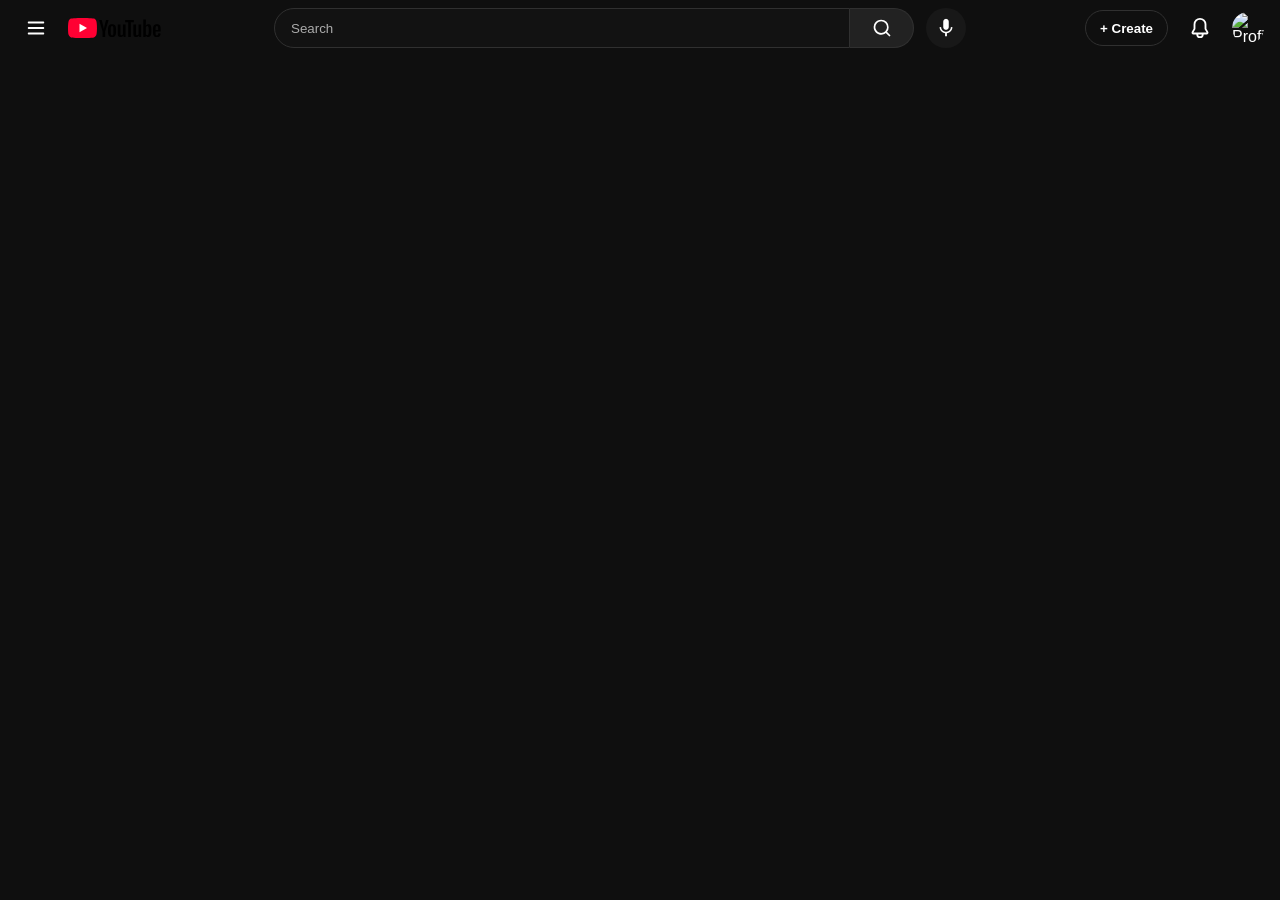
==== index.html @ b267bc66 "Navbar Commit" ====
<!DOCTYPE html>
<html lang="en">

<head>
    <meta charset="UTF-8">
    <meta name="viewport" content="width=device-width, initial-scale=1.0">
    <link rel="stylesheet" href="https://www.youtube.com/s/desktop/d087c7c0/css/desktop.css">
    <link rel="stylesheet" href="https://www.youtube.com/s/desktop/d087c7c0/css/desktop-mobile.css">
    <link href="https://fonts.googleapis.com/icon?family=Material+Icons" rel="stylesheet">
    <link href="index.css" rel="stylesheet">
    <link rel="shortcut icon" href="https://www.youtube.com/s/desktop/d087c7c0/img/favicon.ico" type="image/x-icon">
    <title>YouTube</title>
</head>

<body>
    <section class="navbar">
        <nav class="top-nav">
            <div class="lhs">
                <a href="#" class="icon-btn hamburger-menu" aria-label="Menu">
                    <img src="/resources/hbm.svg" alt="Hamburger Menu">
                </a>

                <a href="#" class="logo" aria-label="YouTube">
                    <img src="/resources/yt.svg" alt="YouTube">
                </a>
            </div>

            <div class="search-wrap">
                <div class="search-bar">
                    <input type="text" placeholder="Search" />
                    <button class="search-icon" aria-label="Search">
                        <img src="/resources/search.svg" alt="">
                    </button>
                </div>

                <button class="icon-btn mic" aria-label="Voice search">
                    <span class="material-icons">mic</span>
                </button>
            </div>

            <div class="rhs">
                <button class="create">+ Create</button>

                <a href="#" class="icon-btn notifications" aria-label="Notifications">
                    <img src="/resources/bell.svg" alt="">
                </a>

                <img src="/resources/profile.png" alt="Profile" class="profile-image">
            </div>
        </nav>

        <span class="left-nav">
        </span>
    </section>
    <section class="library">

    </section>
</body>

</html>
---- index.css ----
* {
    margin: 0;
    padding: 0;
    box-sizing: border-box;
}

body {
    background: #0f0f0f;
    color: #fff;
    font-family: Arial, sans-serif;
}

/* Top Navbar */
.top-nav {
    height: 56px;
    display: flex;
    align-items: center;
    justify-content: space-between;
    padding: 0 16px;
    background: #0f0f0f;
}

/* Left side */
.lhs {
    display: flex;
    align-items: center;
    gap: 12px;
    min-width: 180px;
}

.logo img {
    height: 20px;
    display: block;
    fill: white;
}

/* Generic icon button */
.icon-btn {
    width: 40px;
    height: 40px;
    border: 0;
    background: transparent;
    border-radius: 999px;
    display: grid;
    place-items: center;
    cursor: pointer;
}

.icon-btn:hover {
    background: rgba(255, 255, 255, 0.08);
}

.icon-btn img {
    width: 22px;
    height: 22px;
    display: block;
    filter: invert(1);
}

/* Center search area */
.search-wrap {
    flex: 1;
    display: flex;
    align-items: center;
    justify-content: center;
    gap: 12px;
    padding: 0 16px;
}

.search-bar {
    display: flex;
    align-items: center;
    max-width: 640px;
    width: 100%;
}

.search-bar input {
    flex: 1;
    height: 40px;
    padding: 0 16px;
    border: 1px solid #303030;
    background: #121212;
    color: #fff;
    outline: none;
    border-radius: 999px 0 0 999px;
}

.search-bar input::placeholder {
    color: #aaa;
}

.search-bar button.search-icon {
    height: 40px;
    width: 64px;
    border: 1px solid #303030;
    border-left: none;
    background: #222;
    border-radius: 0 999px 999px 0;
    cursor: pointer;
    display: grid;
    place-items: center;
}

.search-bar button.search-icon img {
    width: 20px;
    height: 20px;
    filter: invert(1);
}

/* Mic button */
.mic {
    background: #181818;
}

.mic .material-icons {
    font-size: 22px;
    color: #fff;
}

/* Right side */
.rhs {
    display: flex;
    /* this is why your gap wasn't working */
    align-items: center;
    gap: 12px;
    min-width: 220px;
    justify-content: flex-end;
}

/* Create pill */
.create {
    height: 36px;
    padding: 0 14px;
    border-radius: 999px;
    border: 1px solid #303030;
    background: transparent;
    color: #fff;
    cursor: pointer;
    font-weight: 600;
}

.create:hover {
    background: rgba(255, 255, 255, 0.08);
}

/* Profile */
.profile-image {
    width: 32px;
    height: 32px;
    border-radius: 50%;
    object-fit: cover;
}
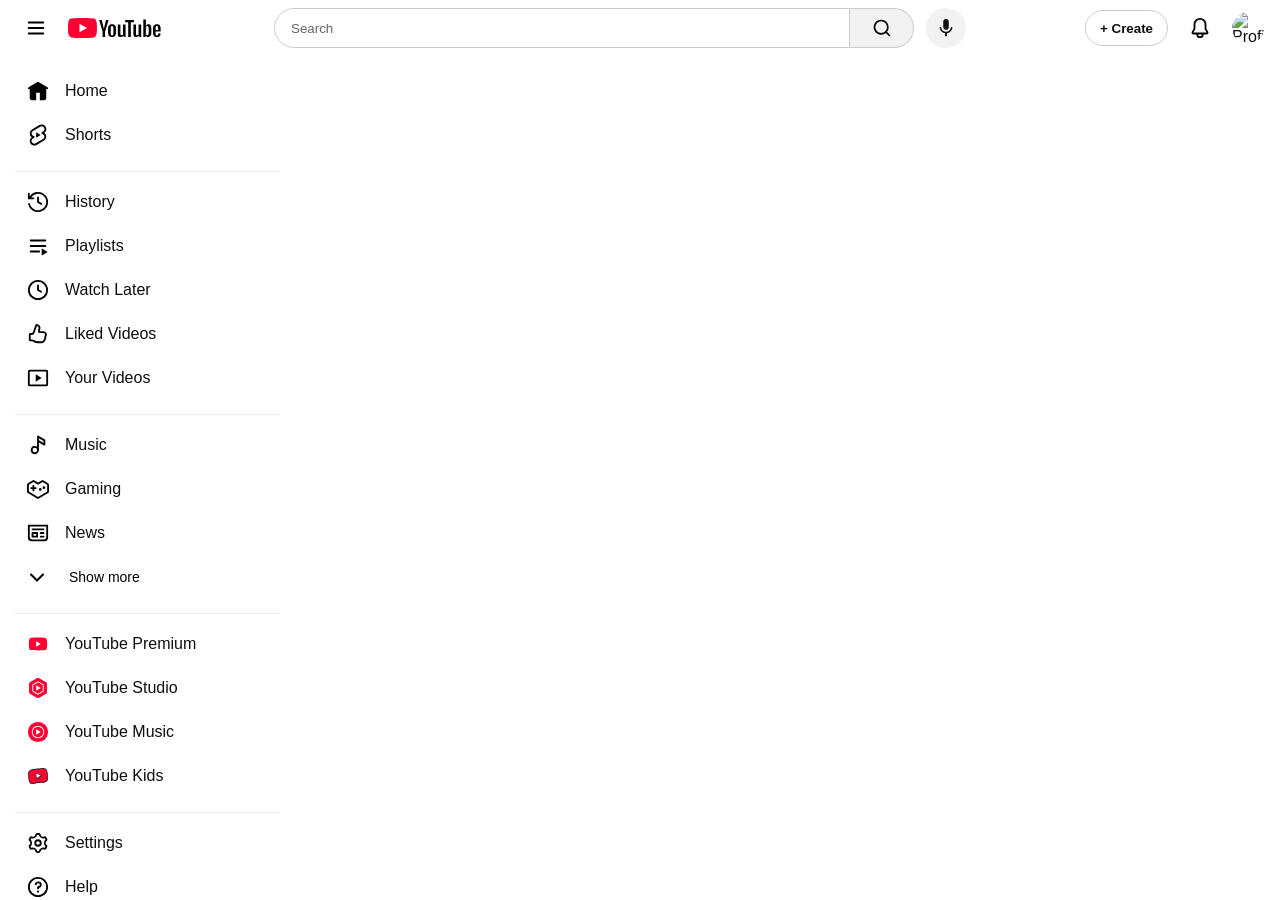
==== commit 27d29551: "Added navbars" ====
--- a/index.html
+++ b/index.html
@@ -48,13 +48,80 @@
                 <img src="/resources/profile.png" alt="Profile" class="profile-image">
             </div>
         </nav>
+    </section>
+    <main>
+        <span class="left-nav">
+            <div class="shorts-home">
+                <a href="#" class="icon-btn home" aria-label="Home"><img src="/resources/home.svg" alt="Home"> Home </a>
+                <a href="#" class="icon-btn shorts" aria-label="Search"><img src="/resources/shorts.svg" alt="Shorts">
+                    Shorts </a>
+            </div>
+            <div class="you">
+                <a href="#" class="icon-btn history" aria-label="History"><img src="/resources/history.svg"
+                        alt="History"> History </a>
+                <a href="#" class="icon-btn playlists" aria-label="Playlists"><img src="/resources/playlists.svg"
+                        alt="Playlists"> Playlists </a>
+                <a href="#" class="icon-btn watchlater" aria-label="Watch Later"><img src="/resources/watchlater.svg"
+                        alt="Watch Later"> Watch Later </a>
+                <a href="#" class="icon-btn likes" aria-label="Likes"><img src="/resources/likes.svg" alt="Likes"> Liked
+                    Videos
+                </a>
+                <a href="#" class="icon-btn yourvideos" aria-label="Your Videos"><img src="/resources/yourvideos.svg"
+                        alt="Your Videos"> Your Videos </a>
+            </div>
 
-        <span class="left-nav">
+            <div class="explore">
+                <a href="#" class="icon-btn music" aria-label="Music"><img src="/resources/music.svg" alt="Music"> Music
+                </a>
+                <a href="#" class="icon-btn games" aria-label="Games"><img src="/resources/gaming.svg" alt="Games">
+                    Gaming </a>
+                <a href="#" class="icon-btn news" aria-label="News"><img src="/resources/news.svg" alt="News"> News </a>
+                <button><img src="/resources/dropdown.svg" alt="More"> Show more</button>
+            </div>
+
+            <div class="morefromYT">
+                <a href="#" class="icon-btn ytpremium" aria-label="Premium"><img src="/resources/ytpremium.svg"
+                        alt="Premium"> YouTube Premium </a>
+                <a href="#" class="icon-btn ytstudio" aria-label="Studio"><img src="/resources/ytstudio.svg"
+                        alt="Studio"> YouTube Studio </a>
+                <a href="#" class="icon-btn ytmusic" aria-label="Music"><img src="/resources/ytmusic.svg" alt="Music">
+                    YouTube Music </a>
+                <a href="#" class="icon-btn ytkids" aria-label="Kids"><img src="/resources/ytkids.svg" alt="Kids">
+                    YouTube Kids </a>
+            </div>
+            <div class="settings">
+                <a href="#" class="icon-btn settings" aria-label="Settings"><img src="/resources/settings.svg"
+                        alt="Settings"> Settings </a>
+                <a href="#" class="icon-btn help" aria-label="Help"><img src="/resources/help.svg" alt="Help"> Help </a>
+                <a href="#" class="icon-btn feedback" aria-label="Feedback"><img src="/resources/feedback.svg"
+                        alt="Feedback"> Send Feedback </a>
+                <a href="#" class="icon-btn report" aria-label="Report"><img src="/resources/report.svg" alt="Report">
+                    Report history </a>
+            </div>
+            <div class="footer">
+                <ul>
+                    <a href="#">About</a>
+                    <a href="#">Press</a>
+                    <a href="#">Copyright</a>
+                    <a href="#">Contact Us</a>
+                    <a href="#">Creator</a>
+                    <a href="#">Advertise</a>
+                    <a href="#">Developers</a>
+                </ul>
+                <br>
+                <ul>
+                    <a href="#">Terms</a>
+                    <a href="#">Privacy</a>
+                    <a href="#">Policy & Safety</a>
+                    <a href="#">How YouTube Works</a>
+                    <a href="#">Test new features</a>
+                </ul>
+                <p>© 2026 Google LLC.</p>
+            </div>
         </span>
-    </section>
-    <section class="library">
 
-    </section>
+
+    </main>
 </body>
 
 </html>
--- a/index.css
+++ b/index.css
@@ -1,152 +1,241 @@
-* {
-    margin: 0;
-    padding: 0;
-    box-sizing: border-box;
-}
-
-body {
-    background: #0f0f0f;
-    color: #fff;
-    font-family: Arial, sans-serif;
-}
-
-/* Top Navbar */
-.top-nav {
-    height: 56px;
-    display: flex;
-    align-items: center;
-    justify-content: space-between;
-    padding: 0 16px;
-    background: #0f0f0f;
-}
-
-/* Left side */
-.lhs {
-    display: flex;
-    align-items: center;
-    gap: 12px;
-    min-width: 180px;
-}
-
-.logo img {
-    height: 20px;
-    display: block;
-    fill: white;
-}
-
-/* Generic icon button */
-.icon-btn {
-    width: 40px;
-    height: 40px;
-    border: 0;
-    background: transparent;
-    border-radius: 999px;
-    display: grid;
-    place-items: center;
-    cursor: pointer;
-}
-
-.icon-btn:hover {
-    background: rgba(255, 255, 255, 0.08);
-}
-
-.icon-btn img {
-    width: 22px;
-    height: 22px;
-    display: block;
-    filter: invert(1);
-}
-
-/* Center search area */
-.search-wrap {
-    flex: 1;
-    display: flex;
-    align-items: center;
-    justify-content: center;
-    gap: 12px;
-    padding: 0 16px;
-}
-
-.search-bar {
-    display: flex;
-    align-items: center;
-    max-width: 640px;
-    width: 100%;
-}
-
-.search-bar input {
-    flex: 1;
-    height: 40px;
-    padding: 0 16px;
-    border: 1px solid #303030;
-    background: #121212;
-    color: #fff;
-    outline: none;
-    border-radius: 999px 0 0 999px;
-}
-
-.search-bar input::placeholder {
-    color: #aaa;
-}
-
-.search-bar button.search-icon {
-    height: 40px;
-    width: 64px;
-    border: 1px solid #303030;
-    border-left: none;
-    background: #222;
-    border-radius: 0 999px 999px 0;
-    cursor: pointer;
-    display: grid;
-    place-items: center;
-}
-
-.search-bar button.search-icon img {
-    width: 20px;
-    height: 20px;
-    filter: invert(1);
-}
-
-/* Mic button */
-.mic {
-    background: #181818;
-}
-
-.mic .material-icons {
-    font-size: 22px;
-    color: #fff;
-}
-
-/* Right side */
-.rhs {
-    display: flex;
-    /* this is why your gap wasn't working */
-    align-items: center;
-    gap: 12px;
-    min-width: 220px;
-    justify-content: flex-end;
-}
-
-/* Create pill */
-.create {
-    height: 36px;
-    padding: 0 14px;
-    border-radius: 999px;
-    border: 1px solid #303030;
-    background: transparent;
-    color: #fff;
-    cursor: pointer;
-    font-weight: 600;
-}
-
-.create:hover {
-    background: rgba(255, 255, 255, 0.08);
-}
-
-/* Profile */
-.profile-image {
-    width: 32px;
-    height: 32px;
-    border-radius: 50%;
-    object-fit: cover;
-}+    * {
+        margin: 0;
+        padding: 0;
+        box-sizing: border-box;
+    }
+
+    body {
+        background: #ffffff;
+        color: #0f0f0f;
+        font-family: Arial, sans-serif;
+        overflow-y: hidden;
+    }
+
+    /* Top Navbar */
+    .top-nav {
+        height: 56px;
+        display: flex;
+        align-items: center;
+        justify-content: space-between;
+        padding: 0 16px;
+        background: #ffffff;
+    }
+
+    /* Left Navbar side */
+    .lhs {
+        display: flex;
+        align-items: center;
+        gap: 12px;
+        min-width: 180px;
+    }
+
+    .logo img {
+        height: 20px;
+        display: block;
+    }
+
+    .icon-btn {
+        width: 40px;
+        height: 40px;
+        border: 0;
+        background: transparent;
+        border-radius: 999px;
+        display: grid;
+        place-items: center;
+        cursor: pointer;
+    }
+
+    .icon-btn:hover {
+        background: rgba(0, 0, 0, 0.08);
+    }
+
+    .icon-btn img {
+        width: 22px;
+        height: 22px;
+        display: block;
+        filter: none;
+    }
+
+    /* Center search area */
+    .search-wrap {
+        flex: 1;
+        display: flex;
+        align-items: center;
+        justify-content: center;
+        gap: 12px;
+        padding: 0 16px;
+    }
+
+    .search-bar {
+        display: flex;
+        align-items: center;
+        max-width: 640px;
+        width: 100%;
+    }
+
+    .search-bar input {
+        flex: 1;
+        height: 40px;
+        padding: 0 16px;
+        border: 1px solid #cccccc;
+        background: #ffffff;
+        color: #0f0f0f;
+        outline: none;
+        border-radius: 999px 0 0 999px;
+    }
+
+    .search-bar input::placeholder {
+        color: #666;
+    }
+
+    .search-bar button.search-icon {
+        height: 40px;
+        width: 64px;
+        border: 1px solid #cccccc;
+        border-left: none;
+        background: #f2f2f2;
+        border-radius: 0 999px 999px 0;
+        cursor: pointer;
+        display: grid;
+        place-items: center;
+    }
+
+    .search-bar button.search-icon img {
+        width: 20px;
+        height: 20px;
+        filter: none;
+    }
+
+    .mic {
+        background: #f2f2f2;
+    }
+
+    .mic .material-icons {
+        font-size: 22px;
+        color: #0f0f0f;
+    }
+
+    /* Right Navbar side */
+    .rhs {
+        display: flex;
+        align-items: center;
+        gap: 12px;
+        min-width: 220px;
+        justify-content: flex-end;
+    }
+
+    .create {
+        height: 36px;
+        padding: 0 14px;
+        border-radius: 999px;
+        border: 1px solid #cccccc;
+        background: transparent;
+        color: #0f0f0f;
+        cursor: pointer;
+        font-weight: 600;
+    }
+
+    .create:hover {
+        background: rgba(0, 0, 0, 0.08);
+    }
+
+    /* Profile */
+    .profile-image {
+        width: 32px;
+        height: 32px;
+        border-radius: 50%;
+        object-fit: cover;
+    }
+
+    .profile-image:hover {
+        border-radius: 50%;
+        background: rgba(0, 0, 0, 0.08);
+        padding: 5px 5px;
+        cursor: pointer;
+    }
+
+    /* Left Pane Navigation */
+
+    .left-nav {
+        display: flex;
+        flex-direction: column;
+        gap: 6px;
+        padding-left: 15px;
+        padding-top: 15px;
+        width: 280px;
+        height: calc(100vh - 56px);
+        overflow-y: auto;
+    }
+
+    .left-nav a.icon-btn {
+        width: 100%;
+        height: 40px;
+        padding: 0 12px;
+
+        display: flex;
+        align-items: center;
+        justify-content: flex-start;
+        gap: 16px;
+
+        border-radius: 10px;
+        text-decoration: none;
+        color: inherit;
+        background: transparent;
+    }
+
+    .left-nav a.icon-btn img {
+        width: 22px;
+        height: 22px;
+        flex: 0 0 22px;
+        display: block;
+    }
+
+    .left-nav a.icon-btn:hover,
+    .left-nav button:hover {
+        background: rgba(0, 0, 0, 0.08);
+    }
+
+    .left-nav>div {
+        display: flex;
+        flex-direction: column;
+        gap: 4px;
+    }
+
+    .left-nav>div+div {
+        margin-top: 10px;
+        padding-top: 10px;
+        border-top: 1px solid rgba(0, 0, 0, 0.08);
+    }
+
+    .left-nav::-webkit-scrollbar {
+        width: 20px;
+    }
+
+    .left-nav button {
+        display: flex;
+        align-items: center;
+        padding-left: 10px;
+        font-size: 14px;
+        gap: 20px;
+        width: 100%;
+        height: 40px;
+        background: transparent;
+        border: none;
+        border-radius: 10px;
+    }
+
+    /*Left Pane Nav Footer*/
+
+    .footer a {
+        text-decoration: none;
+        color: rgba(8, 6, 6, 0.719);
+    }
+
+    .footer {
+        padding: 15px 5px;
+    }
+
+    .footer p {
+        padding: 15px 0;
+        font-size: 12px;
+    }
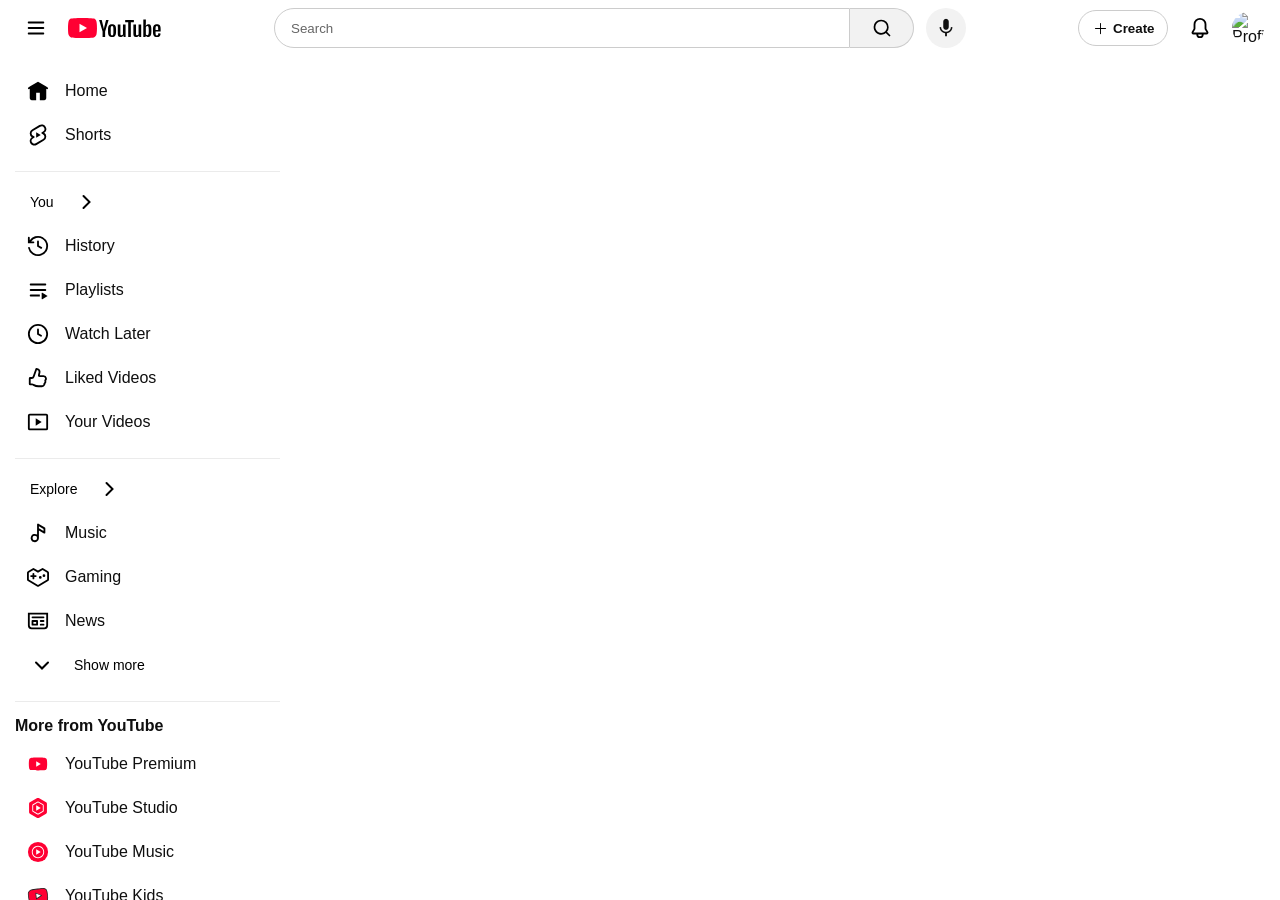
==== commit c8fd1fa2: "Polishing Navbars" ====
--- a/index.html
+++ b/index.html
@@ -39,7 +39,7 @@
             </div>
 
             <div class="rhs">
-                <button class="create">+ Create</button>
+                <button class="create"><img src="/resources/plus.svg" alt="Create" class="plus"> Create</button>
 
                 <a href="#" class="icon-btn notifications" aria-label="Notifications">
                     <img src="/resources/bell.svg" alt="">
@@ -57,6 +57,7 @@
                     Shorts </a>
             </div>
             <div class="you">
+                <button> You<img src="/resources/sidedrop.svg" alt="You"></button>
                 <a href="#" class="icon-btn history" aria-label="History"><img src="/resources/history.svg"
                         alt="History"> History </a>
                 <a href="#" class="icon-btn playlists" aria-label="Playlists"><img src="/resources/playlists.svg"
@@ -71,6 +72,7 @@
             </div>
 
             <div class="explore">
+                <button> Explore<img src="/resources/sidedrop.svg" alt="Explore"></button>
                 <a href="#" class="icon-btn music" aria-label="Music"><img src="/resources/music.svg" alt="Music"> Music
                 </a>
                 <a href="#" class="icon-btn games" aria-label="Games"><img src="/resources/gaming.svg" alt="Games">
@@ -80,6 +82,7 @@
             </div>
 
             <div class="morefromYT">
+                <h4> More from YouTube</h4>
                 <a href="#" class="icon-btn ytpremium" aria-label="Premium"><img src="/resources/ytpremium.svg"
                         alt="Premium"> YouTube Premium </a>
                 <a href="#" class="icon-btn ytstudio" aria-label="Studio"><img src="/resources/ytstudio.svg"
--- a/index.css
+++ b/index.css
@@ -124,15 +124,22 @@
         justify-content: flex-end;
     }
 
+    .plus {
+        height: 15px;
+    }
+
     .create {
+        display: inline-flex;
         height: 36px;
-        padding: 0 14px;
+        gap: 5px;
+        padding: 10px 14px;
         border-radius: 999px;
         border: 1px solid #cccccc;
         background: transparent;
         color: #0f0f0f;
         cursor: pointer;
         font-weight: 600;
+        width: 90px;
     }
 
     .create:hover {
@@ -222,6 +229,17 @@
         background: transparent;
         border: none;
         border-radius: 10px;
+        cursor: pointer;
+    }
+
+    .morefromYT h4 {
+        padding: 5px 0;
+        font-weight: 550;
+    }
+
+    .explore button, .you button {
+        padding-left: 15px;
+        font-size: 14px;
     }
 
     /*Left Pane Nav Footer*/
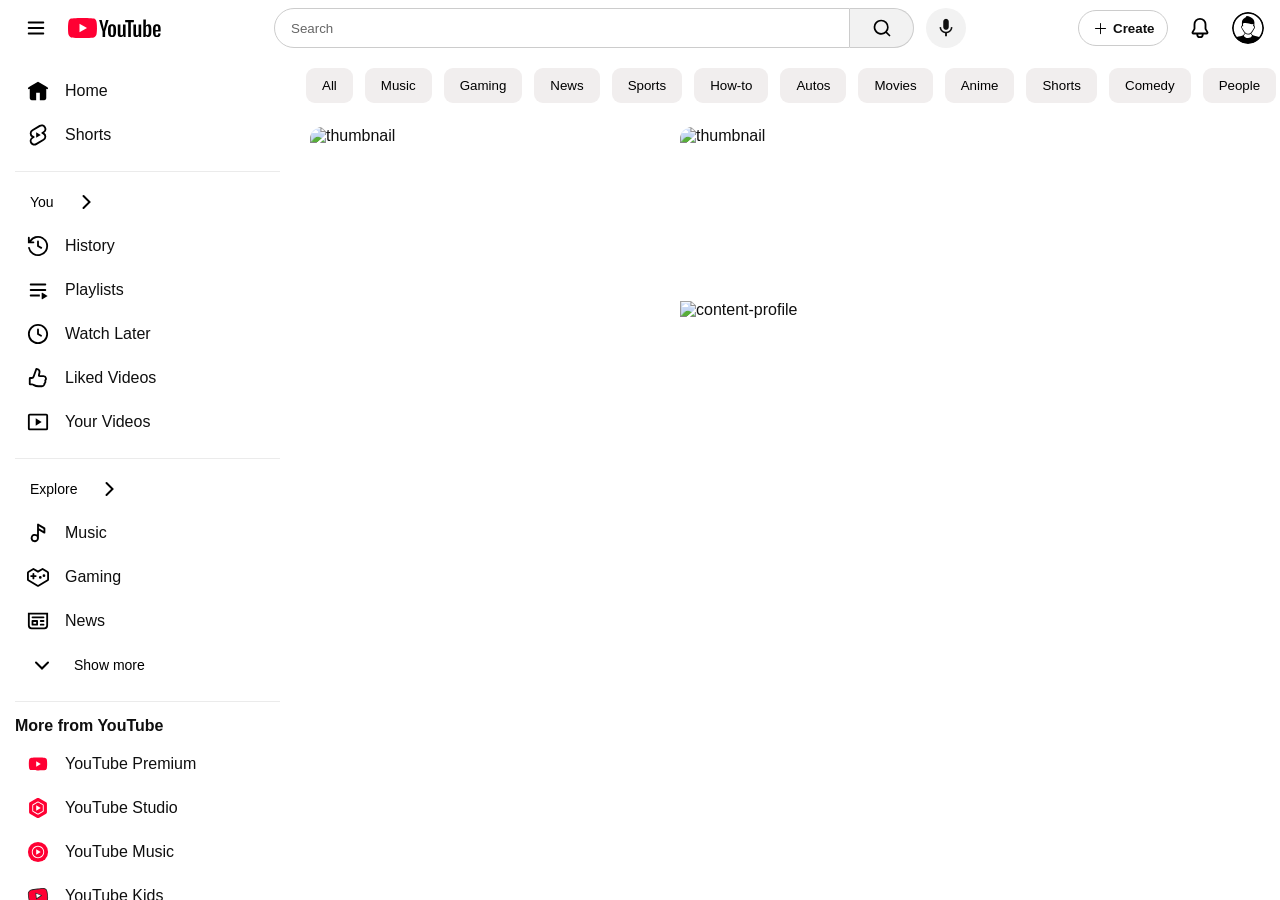
==== commit 7dec1053: "Adding content" ====
--- a/index.html
+++ b/index.html
@@ -45,7 +45,7 @@
                     <img src="/resources/bell.svg" alt="">
                 </a>
 
-                <img src="/resources/profile.png" alt="Profile" class="profile-image">
+                <img src="/resources/profile.svg" alt="Profile" class="profile-image">
             </div>
         </nav>
     </section>
@@ -101,7 +101,7 @@
                 <a href="#" class="icon-btn report" aria-label="Report"><img src="/resources/report.svg" alt="Report">
                     Report history </a>
             </div>
-            <div class="footer">
+            <div class="nav-footer">
                 <ul>
                     <a href="#">About</a>
                     <a href="#">Press</a>
@@ -122,7 +122,43 @@
                 <p>© 2026 Google LLC.</p>
             </div>
         </span>
+        <span class="suggestions">
+            <button class="suggestion-btn">All</button>
+            <button class="suggestion-btn">Music</button>
+            <button class="suggestion-btn">Gaming</button>
+            <button class="suggestion-btn">News</button>
+            <button class="suggestion-btn">Sports</button>
+            <button class="suggestion-btn">How-to</button>
+            <button class="suggestion-btn">Autos</button>
+            <button class="suggestion-btn">Movies</button>
+            <button class="suggestion-btn">Anime</button>
+            <button class="suggestion-btn">Shorts</button>
+            <button class="suggestion-btn">Comedy</button>
+            <button class="suggestion-btn">People</button>
+            <button class="suggestion-btn">Education</button>
+            <button class="suggestion-btn">Food</button>
+            <button class="suggestion-btn">Entertainment</button>
+            <button class="suggestion-btn">Politics</button>
+            <button class="suggestion-btn">Health</button>
+            <button class="suggestion-btn">Science</button>
+            <button class="suggestion-btn">Tech</button>
+            <button class="suggestion-btn">Animals</button>
+            <button class="suggestion-btn">Travel</button>
+            <button class="suggestion-btn">Hip-Hop</button>
+            <button class="suggestion-btn">Mixes</button>
+        </span>
 
+        <div class="content">
+            <div class="thumbnail"><img alt="thumbnail"
+                    class="ytCoreImageHost ytCoreImageFillParentHeight ytCoreImageFillParentWidth ytCoreImageContentModeScaleAspectFill ytCoreImageLoaded"
+                    src="https://i.ytimg.com/vi/9TRoisJmhf4/hq720.jpg?sqp=-oaymwEnCOgCEMoBSFryq4qpAxkIARUAAIhCGAHYAQHiAQoIGBACGAY4AUAB&amp;rs=AOn4CLCfM2F7J5q8zWGrT-igghe6LXT2-Q">
+            </div>
+            <div class="thumbnail">
+                <img alt="thumbnail" class="ytCoreImageHost ytCoreImageFillParentHeight ytCoreImageFillParentWidth ytCoreImageContentModeScaleAspectFill ytCoreImageLoaded"
+                    src="https://i.ytimg.com/vi/QJI0an6irrA/hq720.jpg?sqp=-oaymwEnCOgCEMoBSFryq4qpAxkIARUAAIhCGAHYAQHiAQoIGBACGAY4AUAB&amp;rs=AOn4CLDLKtNQi9TlBvXxfOJUQWx9wdDLTg">
+                <img alt="content-profile" class="content-profile border-radius" src="#">
+            </div>
+        </div>
 
     </main>
 </body>
--- a/index.css
+++ b/index.css
@@ -9,6 +9,7 @@
         color: #0f0f0f;
         font-family: Arial, sans-serif;
         overflow-y: hidden;
+        overflow-x: hidden;
     }
 
     /* Top Navbar */
@@ -147,6 +148,7 @@
     }
 
     /* Profile */
+
     .profile-image {
         width: 32px;
         height: 32px;
@@ -155,15 +157,14 @@
     }
 
     .profile-image:hover {
-        border-radius: 50%;
-        background: rgba(0, 0, 0, 0.08);
-        padding: 5px 5px;
-        cursor: pointer;
-    }
+        cursor: pointer;
+    }
+
 
     /* Left Pane Navigation */
 
     .left-nav {
+        position: fixed;
         display: flex;
         flex-direction: column;
         gap: 6px;
@@ -237,23 +238,90 @@
         font-weight: 550;
     }
 
-    .explore button, .you button {
+    .explore button,
+    .you button {
         padding-left: 15px;
         font-size: 14px;
     }
 
     /*Left Pane Nav Footer*/
 
-    .footer a {
+    .nav-footer a {
         text-decoration: none;
         color: rgba(8, 6, 6, 0.719);
     }
 
-    .footer {
+    .nav-footer {
         padding: 15px 5px;
     }
 
-    .footer p {
+    .nav-footer p {
         padding: 15px 0;
         font-size: 12px;
+    }
+
+    .suggestions {
+        display: flex;
+        margin-left: 290px;
+        gap: 12px;
+        padding: 12px 16px;
+        overflow-x: auto;
+        white-space: nowrap;
+        position: sticky;
+        top: 56px;
+        background: white;
+        z-index: 5;
+    }
+
+    .suggestions button {
+        height: 35px;
+        padding: 0 16px;
+        border: none;
+        background: rgb(241, 238, 238);
+        border-radius: 9px;
+        cursor: pointer;
+        transition-duration: 0.4s;
+    }
+
+    .suggestions button:hover {
+        background: rgba(0, 0, 0, 0.719);
+        transition: 0.3s ease-in-out;
+        color: white;
+    }
+
+    .suggestions::-webkit-scrollbar {
+        display: none;
+    }
+
+    .content {
+        display: flex;
+        margin-left: 290px;
+        gap: 30px;
+        padding: 12px 20px;
+        overflow-x: auto;
+        white-space: nowrap;
+        position: sticky;
+        top: 56px;
+        background: white;
+        z-index: 5;
+    }
+
+    .thumbnail {
+        width: 340px;
+        height: 192px;
+        display: flex;
+        flex-direction: column;
+        cursor: pointer;
+    }
+
+    .thumbnail img:first-child {
+        width: 100%;
+        aspect-ratio: 16 / 9;
+        object-fit: cover;
+        border-radius: 12px;
+        transition: transform 0.2s ease;
+    }
+
+    .thumbnail:hover img:first-child {
+        transform: scale(1.03);
     }
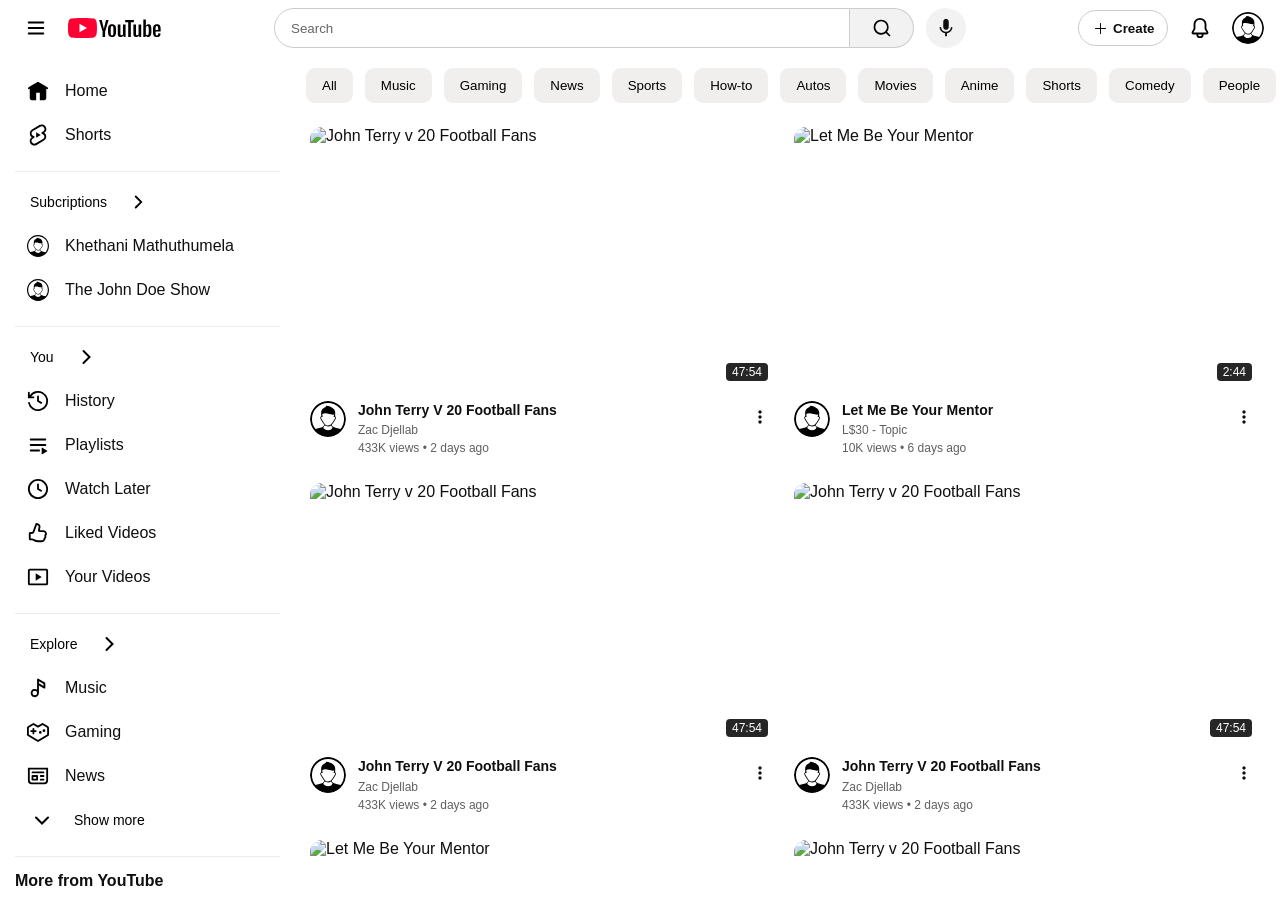
==== commit 45f6dca8: "Added video elements" ====
--- a/index.html
+++ b/index.html
@@ -7,6 +7,7 @@
     <link rel="stylesheet" href="https://www.youtube.com/s/desktop/d087c7c0/css/desktop.css">
     <link rel="stylesheet" href="https://www.youtube.com/s/desktop/d087c7c0/css/desktop-mobile.css">
     <link href="https://fonts.googleapis.com/icon?family=Material+Icons" rel="stylesheet">
+
     <link href="index.css" rel="stylesheet">
     <link rel="shortcut icon" href="https://www.youtube.com/s/desktop/d087c7c0/img/favicon.ico" type="image/x-icon">
     <title>YouTube</title>
@@ -50,11 +51,18 @@
         </nav>
     </section>
     <main>
-        <span class="left-nav">
+        <aside class="left-nav">
             <div class="shorts-home">
                 <a href="#" class="icon-btn home" aria-label="Home"><img src="/resources/home.svg" alt="Home"> Home </a>
                 <a href="#" class="icon-btn shorts" aria-label="Search"><img src="/resources/shorts.svg" alt="Shorts">
                     Shorts </a>
+            </div>
+            <div class="subscriptions">
+                <button>Subcriptions<img src="/resources/sidedrop.svg" alt="Subscriptions"></button>
+                <a href="#" class="icon-btn subscriptions" aria-label="Subscriptions"><img src="/resources/profile.svg"
+                        alt="Subscriptions"> Khethani Mathuthumela</a>
+                <a href="#" class="icon-btn subscriptions" aria-label="Subscriptions"><img src="/resources/profile.svg"
+                        alt="Subscriptions"> The John Doe Show</a>
             </div>
             <div class="you">
                 <button> You<img src="/resources/sidedrop.svg" alt="You"></button>
@@ -110,7 +118,7 @@
                     <a href="#">Creator</a>
                     <a href="#">Advertise</a>
                     <a href="#">Developers</a>
-                </ul>
+                <ul>
                 <br>
                 <ul>
                     <a href="#">Terms</a>
@@ -121,7 +129,8 @@
                 </ul>
                 <p>© 2026 Google LLC.</p>
             </div>
-        </span>
+        </aside>
+
         <span class="suggestions">
             <button class="suggestion-btn">All</button>
             <button class="suggestion-btn">Music</button>
@@ -148,18 +157,414 @@
             <button class="suggestion-btn">Mixes</button>
         </span>
 
-        <div class="content">
-            <div class="thumbnail"><img alt="thumbnail"
-                    class="ytCoreImageHost ytCoreImageFillParentHeight ytCoreImageFillParentWidth ytCoreImageContentModeScaleAspectFill ytCoreImageLoaded"
-                    src="https://i.ytimg.com/vi/9TRoisJmhf4/hq720.jpg?sqp=-oaymwEnCOgCEMoBSFryq4qpAxkIARUAAIhCGAHYAQHiAQoIGBACGAY4AUAB&amp;rs=AOn4CLCfM2F7J5q8zWGrT-igghe6LXT2-Q">
-            </div>
-            <div class="thumbnail">
-                <img alt="thumbnail" class="ytCoreImageHost ytCoreImageFillParentHeight ytCoreImageFillParentWidth ytCoreImageContentModeScaleAspectFill ytCoreImageLoaded"
-                    src="https://i.ytimg.com/vi/QJI0an6irrA/hq720.jpg?sqp=-oaymwEnCOgCEMoBSFryq4qpAxkIARUAAIhCGAHYAQHiAQoIGBACGAY4AUAB&amp;rs=AOn4CLDLKtNQi9TlBvXxfOJUQWx9wdDLTg">
-                <img alt="content-profile" class="content-profile border-radius" src="#">
-            </div>
+        <div class="content video-grid">
+
+            <article class="video-card">
+                <a class="thumb-wrap" href="#">
+                    <img src="https://i.ytimg.com/vi/i50mCb4UGAw/hq720.jpg?sqp=-oaymwEnCOgCEMoBSFryq4qpAxkIARUAAIhCGAHYAQHiAQoIGBACGAY4AUAB&rs=AOn4CLB16BJO0SyUy4fCung3oKMWX-9Jeg" alt="John Terry v 20 Football Fans">
+                    <span class="duration">47:54</span>
+                    <span class="hover-actions">
+                        <button class="hover-btn" type="button" aria-label="Watch later">
+                            <span class="material-icons">schedule</span>
+                        </button>
+                        <button class="hover-btn" type="button" aria-label="Add to queue">
+                            <span class="material-icons">playlist_play</span>
+                        </button>
+                    </span>
+                </a>
+        
+                <div class="meta">
+                    <img class="avatar" src="/resources/profile.svg" alt="Channel avatar">
+                    <div class="meta-text">
+                        <h3 class="title">John Terry V 20 Football Fans</h3>
+                        <p class="channel">Zac Djellab</p>
+                        <p class="stats">433K views • 2 days ago</p>
+                    </div>
+                    <button class="kebab" type="button" aria-label="More options">
+                        <span class="material-icons">more_vert</span>
+                    </button>
+                </div>
+            </article>
+        
+            <article class="video-card">
+                <a class="thumb-wrap" href="#">
+                    <img src="https://i.ytimg.com/vi/NGpMi3hzZIc/hq720.jpg?sqp=-oaymwEnCOgCEMoBSFryq4qpAxkIARUAAIhCGAHYAQHiAQoIGBACGAY4AUAB&rs=AOn4CLCFtHnlnpI1clFOZXgQVOKGbZEgxA" alt="Let Me Be Your Mentor">
+                    <span class="duration">2:44</span>
+                    <span class="hover-actions">
+                        <button class="hover-btn" type="button" aria-label="Watch later">
+                            <span class="material-icons">schedule</span>
+                        </button>
+                        <button class="hover-btn" type="button" aria-label="Add to queue">
+                            <span class="material-icons">playlist_play</span>
+                        </button>
+                    </span>
+                </a>
+        
+                <div class="meta">
+                    <img class="avatar" src="/resources/profile.svg" alt="Channel avatar">
+                    <div class="meta-text">
+                        <h3 class="title">Let Me Be Your Mentor</h3>
+                        <p class="channel">L$30 - Topic</p>
+                        <p class="stats">10K views • 6 days ago</p>
+                    </div>
+                    <button class="kebab" type="button" aria-label="More options">
+                        <span class="material-icons">more_vert</span>
+                    </button>
+                </div>
+            </article>
+        
+            <article class="video-card">
+                <a class="thumb-wrap" href="#">
+                    <img src="https://i.ytimg.com/vi/i50mCb4UGAw/hq720.jpg?sqp=-oaymwEnCOgCEMoBSFryq4qpAxkIARUAAIhCGAHYAQHiAQoIGBACGAY4AUAB&rs=AOn4CLB16BJO0SyUy4fCung3oKMWX-9Jeg" alt="John Terry v 20 Football Fans">
+                    <span class="duration">47:54</span>
+                    <span class="hover-actions">
+                        <button class="hover-btn" type="button" aria-label="Watch later">
+                            <span class="material-icons">schedule</span>
+                        </button>
+                        <button class="hover-btn" type="button" aria-label="Add to queue">
+                            <span class="material-icons">playlist_play</span>
+                        </button>
+                    </span>
+                </a>
+        
+                <div class="meta">
+                    <img class="avatar" src="/resources/profile.svg" alt="Channel avatar">
+                    <div class="meta-text">
+                        <h3 class="title">John Terry V 20 Football Fans</h3>
+                        <p class="channel">Zac Djellab</p>
+                        <p class="stats">433K views • 2 days ago</p>
+                    </div>
+                    <button class="kebab" type="button" aria-label="More options">
+                        <span class="material-icons">more_vert</span>
+                    </button>
+                </div>
+            </article>
+
+            <article class="video-card">
+                <a class="thumb-wrap" href="#">
+                    <img src="https://i.ytimg.com/vi/i50mCb4UGAw/hq720.jpg?sqp=-oaymwEnCOgCEMoBSFryq4qpAxkIARUAAIhCGAHYAQHiAQoIGBACGAY4AUAB&rs=AOn4CLB16BJO0SyUy4fCung3oKMWX-9Jeg" alt="John Terry v 20 Football Fans">
+                    <span class="duration">47:54</span>
+                    <span class="hover-actions">
+                        <button class="hover-btn" type="button" aria-label="Watch later">
+                            <span class="material-icons">schedule</span>
+                        </button>
+                        <button class="hover-btn" type="button" aria-label="Add to queue">
+                            <span class="material-icons">playlist_play</span>
+                        </button>
+                    </span>
+                </a>
+        
+                <div class="meta">
+                    <img class="avatar" src="/resources/profile.svg" alt="Channel avatar">
+                    <div class="meta-text">
+                        <h3 class="title">John Terry V 20 Football Fans</h3>
+                        <p class="channel">Zac Djellab</p>
+                        <p class="stats">433K views • 2 days ago</p>
+                    </div>
+                    <button class="kebab" type="button" aria-label="More options">
+                        <span class="material-icons">more_vert</span>
+                    </button>
+                </div>
+            </article>
+        
+            <article class="video-card">
+                <a class="thumb-wrap" href="#">
+                    <img src="https://i.ytimg.com/vi/NGpMi3hzZIc/hq720.jpg?sqp=-oaymwEnCOgCEMoBSFryq4qpAxkIARUAAIhCGAHYAQHiAQoIGBACGAY4AUAB&rs=AOn4CLCFtHnlnpI1clFOZXgQVOKGbZEgxA" alt="Let Me Be Your Mentor">
+                    <span class="duration">2:44</span>
+                    <span class="hover-actions">
+                        <button class="hover-btn" type="button" aria-label="Watch later">
+                            <span class="material-icons">schedule</span>
+                        </button>
+                        <button class="hover-btn" type="button" aria-label="Add to queue">
+                            <span class="material-icons">playlist_play</span>
+                        </button>
+                    </span>
+                </a>
+        
+                <div class="meta">
+                    <img class="avatar" src="/resources/profile.svg" alt="Channel avatar">
+                    <div class="meta-text">
+                        <h3 class="title">Let Me Be Your Mentor</h3>
+                        <p class="channel">L$30 - Topic</p>
+                        <p class="stats">10K views • 6 days ago</p>
+                    </div>
+                    <button class="kebab" type="button" aria-label="More options">
+                        <span class="material-icons">more_vert</span>
+                    </button>
+                </div>
+            </article>
+        
+            <article class="video-card">
+                <a class="thumb-wrap" href="#">
+                    <img src="https://i.ytimg.com/vi/i50mCb4UGAw/hq720.jpg?sqp=-oaymwEnCOgCEMoBSFryq4qpAxkIARUAAIhCGAHYAQHiAQoIGBACGAY4AUAB&rs=AOn4CLB16BJO0SyUy4fCung3oKMWX-9Jeg" alt="John Terry v 20 Football Fans">
+                    <span class="duration">47:54</span>
+                    <span class="hover-actions">
+                        <button class="hover-btn" type="button" aria-label="Watch later">
+                            <span class="material-icons">schedule</span>
+                        </button>
+                        <button class="hover-btn" type="button" aria-label="Add to queue">
+                            <span class="material-icons">playlist_play</span>
+                        </button>
+                    </span>
+                </a>
+        
+                <div class="meta">
+                    <img class="avatar" src="/resources/profile.svg" alt="Channel avatar">
+                    <div class="meta-text">
+                        <h3 class="title">John Terry V 20 Football Fans</h3>
+                        <p class="channel">Zac Djellab</p>
+                        <p class="stats">433K views • 2 days ago</p>
+                    </div>
+                    <button class="kebab" type="button" aria-label="More options">
+                        <span class="material-icons">more_vert</span>
+                    </button>
+                </div>
+            </article>
+
+            <article class="video-card">
+                <a class="thumb-wrap" href="#">
+                    <img src="https://i.ytimg.com/vi/i50mCb4UGAw/hq720.jpg?sqp=-oaymwEnCOgCEMoBSFryq4qpAxkIARUAAIhCGAHYAQHiAQoIGBACGAY4AUAB&rs=AOn4CLB16BJO0SyUy4fCung3oKMWX-9Jeg" alt="John Terry v 20 Football Fans">
+                    <span class="duration">47:54</span>
+                    <span class="hover-actions">
+                        <button class="hover-btn" type="button" aria-label="Watch later">
+                            <span class="material-icons">schedule</span>
+                        </button>
+                        <button class="hover-btn" type="button" aria-label="Add to queue">
+                            <span class="material-icons">playlist_play</span>
+                        </button>
+                    </span>
+                </a>
+        
+                <div class="meta">
+                    <img class="avatar" src="/resources/profile.svg" alt="Channel avatar">
+                    <div class="meta-text">
+                        <h3 class="title">John Terry V 20 Football Fans</h3>
+                        <p class="channel">Zac Djellab</p>
+                        <p class="stats">433K views • 2 days ago</p>
+                    </div>
+                    <button class="kebab" type="button" aria-label="More options">
+                        <span class="material-icons">more_vert</span>
+                    </button>
+                </div>
+            </article>
+        
+            <article class="video-card">
+                <a class="thumb-wrap" href="#">
+                    <img src="https://i.ytimg.com/vi/NGpMi3hzZIc/hq720.jpg?sqp=-oaymwEnCOgCEMoBSFryq4qpAxkIARUAAIhCGAHYAQHiAQoIGBACGAY4AUAB&rs=AOn4CLCFtHnlnpI1clFOZXgQVOKGbZEgxA" alt="Let Me Be Your Mentor">
+                    <span class="duration">2:44</span>
+                    <span class="hover-actions">
+                        <button class="hover-btn" type="button" aria-label="Watch later">
+                            <span class="material-icons">schedule</span>
+                        </button>
+                        <button class="hover-btn" type="button" aria-label="Add to queue">
+                            <span class="material-icons">playlist_play</span>
+                        </button>
+                    </span>
+                </a>
+        
+                <div class="meta">
+                    <img class="avatar" src="/resources/profile.svg" alt="Channel avatar">
+                    <div class="meta-text">
+                        <h3 class="title">Let Me Be Your Mentor</h3>
+                        <p class="channel">L$30 - Topic</p>
+                        <p class="stats">10K views • 6 days ago</p>
+                    </div>
+                    <button class="kebab" type="button" aria-label="More options">
+                        <span class="material-icons">more_vert</span>
+                    </button>
+                </div>
+            </article>
+        
+            <article class="video-card">
+                <a class="thumb-wrap" href="#">
+                    <img src="https://i.ytimg.com/vi/i50mCb4UGAw/hq720.jpg?sqp=-oaymwEnCOgCEMoBSFryq4qpAxkIARUAAIhCGAHYAQHiAQoIGBACGAY4AUAB&rs=AOn4CLB16BJO0SyUy4fCung3oKMWX-9Jeg" alt="John Terry v 20 Football Fans">
+                    <span class="duration">47:54</span>
+                    <span class="hover-actions">
+                        <button class="hover-btn" type="button" aria-label="Watch later">
+                            <span class="material-icons">schedule</span>
+                        </button>
+                        <button class="hover-btn" type="button" aria-label="Add to queue">
+                            <span class="material-icons">playlist_play</span>
+                        </button>
+                    </span>
+                </a>
+        
+                <div class="meta">
+                    <img class="avatar" src="/resources/profile.svg" alt="Channel avatar">
+                    <div class="meta-text">
+                        <h3 class="title">John Terry V 20 Football Fans</h3>
+                        <p class="channel">Zac Djellab</p>
+                        <p class="stats">433K views • 2 days ago</p>
+                    </div>
+                    <button class="kebab" type="button" aria-label="More options">
+                        <span class="material-icons">more_vert</span>
+                    </button>
+                </div>
+            </article>
+
+            <article class="video-card">
+                <a class="thumb-wrap" href="#">
+                    <img src="https://i.ytimg.com/vi/i50mCb4UGAw/hq720.jpg?sqp=-oaymwEnCOgCEMoBSFryq4qpAxkIARUAAIhCGAHYAQHiAQoIGBACGAY4AUAB&rs=AOn4CLB16BJO0SyUy4fCung3oKMWX-9Jeg" alt="John Terry v 20 Football Fans">
+                    <span class="duration">47:54</span>
+                    <span class="hover-actions">
+                        <button class="hover-btn" type="button" aria-label="Watch later">
+                            <span class="material-icons">schedule</span>
+                        </button>
+                        <button class="hover-btn" type="button" aria-label="Add to queue">
+                            <span class="material-icons">playlist_play</span>
+                        </button>
+                    </span>
+                </a>
+        
+                <div class="meta">
+                    <img class="avatar" src="/resources/profile.svg" alt="Channel avatar">
+                    <div class="meta-text">
+                        <h3 class="title">John Terry V 20 Football Fans</h3>
+                        <p class="channel">Zac Djellab</p>
+                        <p class="stats">433K views • 2 days ago</p>
+                    </div>
+                    <button class="kebab" type="button" aria-label="More options">
+                        <span class="material-icons">more_vert</span>
+                    </button>
+                </div>
+            </article>
+        
+            <article class="video-card">
+                <a class="thumb-wrap" href="#">
+                    <img src="https://i.ytimg.com/vi/NGpMi3hzZIc/hq720.jpg?sqp=-oaymwEnCOgCEMoBSFryq4qpAxkIARUAAIhCGAHYAQHiAQoIGBACGAY4AUAB&rs=AOn4CLCFtHnlnpI1clFOZXgQVOKGbZEgxA" alt="Let Me Be Your Mentor">
+                    <span class="duration">2:44</span>
+                    <span class="hover-actions">
+                        <button class="hover-btn" type="button" aria-label="Watch later">
+                            <span class="material-icons">schedule</span>
+                        </button>
+                        <button class="hover-btn" type="button" aria-label="Add to queue">
+                            <span class="material-icons">playlist_play</span>
+                        </button>
+                    </span>
+                </a>
+        
+                <div class="meta">
+                    <img class="avatar" src="/resources/profile.svg" alt="Channel avatar">
+                    <div class="meta-text">
+                        <h3 class="title">Let Me Be Your Mentor</h3>
+                        <p class="channel">L$30 - Topic</p>
+                        <p class="stats">10K views • 6 days ago</p>
+                    </div>
+                    <button class="kebab" type="button" aria-label="More options">
+                        <span class="material-icons">more_vert</span>
+                    </button>
+                </div>
+            </article>
+        
+            <article class="video-card">
+                <a class="thumb-wrap" href="#">
+                    <img src="https://i.ytimg.com/vi/i50mCb4UGAw/hq720.jpg?sqp=-oaymwEnCOgCEMoBSFryq4qpAxkIARUAAIhCGAHYAQHiAQoIGBACGAY4AUAB&rs=AOn4CLB16BJO0SyUy4fCung3oKMWX-9Jeg" alt="John Terry v 20 Football Fans">
+                    <span class="duration">47:54</span>
+                    <span class="hover-actions">
+                        <button class="hover-btn" type="button" aria-label="Watch later">
+                            <span class="material-icons">schedule</span>
+                        </button>
+                        <button class="hover-btn" type="button" aria-label="Add to queue">
+                            <span class="material-icons">playlist_play</span>
+                        </button>
+                    </span>
+                </a>
+        
+                <div class="meta">
+                    <img class="avatar" src="/resources/profile.svg" alt="Channel avatar">
+                    <div class="meta-text">
+                        <h3 class="title">John Terry V 20 Football Fans</h3>
+                        <p class="channel">Zac Djellab</p>
+                        <p class="stats">433K views • 2 days ago</p>
+                    </div>
+                    <button class="kebab" type="button" aria-label="More options">
+                        <span class="material-icons">more_vert</span>
+                    </button>
+                </div>
+            </article>
+
+            <article class="video-card">
+                <a class="thumb-wrap" href="#">
+                    <img src="https://i.ytimg.com/vi/i50mCb4UGAw/hq720.jpg?sqp=-oaymwEnCOgCEMoBSFryq4qpAxkIARUAAIhCGAHYAQHiAQoIGBACGAY4AUAB&rs=AOn4CLB16BJO0SyUy4fCung3oKMWX-9Jeg" alt="John Terry v 20 Football Fans">
+                    <span class="duration">47:54</span>
+                    <span class="hover-actions">
+                        <button class="hover-btn" type="button" aria-label="Watch later">
+                            <span class="material-icons">schedule</span>
+                        </button>
+                        <button class="hover-btn" type="button" aria-label="Add to queue">
+                            <span class="material-icons">playlist_play</span>
+                        </button>
+                    </span>
+                </a>
+        
+                <div class="meta">
+                    <img class="avatar" src="/resources/profile.svg" alt="Channel avatar">
+                    <div class="meta-text">
+                        <h3 class="title">John Terry V 20 Football Fans</h3>
+                        <p class="channel">Zac Djellab</p>
+                        <p class="stats">433K views • 2 days ago</p>
+                    </div>
+                    <button class="kebab" type="button" aria-label="More options">
+                        <span class="material-icons">more_vert</span>
+                    </button>
+                </div>
+            </article>
+        
+            <article class="video-card">
+                <a class="thumb-wrap" href="#">
+                    <img src="https://i.ytimg.com/vi/NGpMi3hzZIc/hq720.jpg?sqp=-oaymwEnCOgCEMoBSFryq4qpAxkIARUAAIhCGAHYAQHiAQoIGBACGAY4AUAB&rs=AOn4CLCFtHnlnpI1clFOZXgQVOKGbZEgxA" alt="Let Me Be Your Mentor">
+                    <span class="duration">2:44</span>
+                    <span class="hover-actions">
+                        <button class="hover-btn" type="button" aria-label="Watch later">
+                            <span class="material-icons">schedule</span>
+                        </button>
+                        <button class="hover-btn" type="button" aria-label="Add to queue">
+                            <span class="material-icons">playlist_play</span>
+                        </button>
+                    </span>
+                </a>
+        
+                <div class="meta">
+                    <img class="avatar" src="/resources/profile.svg" alt="Channel avatar">
+                    <div class="meta-text">
+                        <h3 class="title">Let Me Be Your Mentor</h3>
+                        <p class="channel">L$30 - Topic</p>
+                        <p class="stats">10K views • 6 days ago</p>
+                    </div>
+                    <button class="kebab" type="button" aria-label="More options">
+                        <span class="material-icons">more_vert</span>
+                    </button>
+                </div>
+            </article>
+        
+            <article class="video-card">
+                <a class="thumb-wrap" href="#">
+                    <img src="https://i.ytimg.com/vi/i50mCb4UGAw/hq720.jpg?sqp=-oaymwEnCOgCEMoBSFryq4qpAxkIARUAAIhCGAHYAQHiAQoIGBACGAY4AUAB&rs=AOn4CLB16BJO0SyUy4fCung3oKMWX-9Jeg" alt="John Terry v 20 Football Fans">
+                    <span class="duration">47:54</span>
+                    <span class="hover-actions">
+                        <button class="hover-btn" type="button" aria-label="Watch later">
+                            <span class="material-icons">schedule</span>
+                        </button>
+                        <button class="hover-btn" type="button" aria-label="Add to queue">
+                            <span class="material-icons">playlist_play</span>
+                        </button>
+                    </span>
+                </a>
+        
+                <div class="meta">
+                    <img class="avatar" src="/resources/profile.svg" alt="Channel avatar">
+                    <div class="meta-text">
+                        <h3 class="title">John Terry V 20 Football Fans</h3>
+                        <p class="channel">Zac Djellab</p>
+                        <p class="stats">433K views • 2 days ago</p>
+                    </div>
+                    <button class="kebab" type="button" aria-label="More options">
+                        <span class="material-icons">more_vert</span>
+                    </button>
+                </div>
+            </article>
+        
         </div>
-
     </main>
 </body>
 
--- a/index.css
+++ b/index.css
@@ -191,7 +191,8 @@
         background: transparent;
     }
 
-    .left-nav a.icon-btn img {
+    .left-nav a.icon-btn img,
+    .subscriptions img {
         width: 22px;
         height: 22px;
         flex: 0 0 22px;
@@ -239,7 +240,8 @@
     }
 
     .explore button,
-    .you button {
+    .you button,
+    .subscriptions button {
         padding-left: 15px;
         font-size: 14px;
     }
@@ -294,24 +296,24 @@
     }
 
     .content {
-        display: flex;
-        margin-left: 290px;
+        margin-left: 280px;
+        height: calc(100vh - 56px - 56px);
+        overflow-y: auto;
+        overflow-x: hidden;
+        display: flex;
+        flex-wrap: wrap;
         gap: 30px;
         padding: 12px 20px;
-        overflow-x: auto;
-        white-space: nowrap;
-        position: sticky;
-        top: 56px;
-        background: white;
-        z-index: 5;
+        margin-top: -20px;
     }
 
     .thumbnail {
-        width: 340px;
+        width: 320px;
         height: 192px;
         display: flex;
         flex-direction: column;
         cursor: pointer;
+        padding: 30px 0;
     }
 
     .thumbnail img:first-child {
@@ -324,4 +326,151 @@
 
     .thumbnail:hover img:first-child {
         transform: scale(1.03);
+    }
+
+    .content-profile {
+        margin: 10px 0;
+        width: 40px;
+        height: 40px;
+    }
+
+    .content.video-grid {
+        margin-left: 290px;
+        height: calc(100vh - 56px - 56px);
+        overflow-y: auto;
+        overflow-x: hidden;
+        padding: 12px 20px;
+        display: grid;
+        grid-template-columns: repeat(auto-fill, minmax(320px, 1fr));
+        gap: 28px 18px;
+        margin-top: 0;
+    }
+    
+    .video-card {
+        width: 100%;
+    }
+    
+    .thumb-wrap {
+        position: relative;
+        display: block;
+        text-decoration: none;
+        color: inherit;
+        border-radius: 12px;
+        overflow: hidden;
+        background: #fff;
+    }
+    
+    .thumb-wrap img {
+        width: 100%;
+        aspect-ratio: 16 / 9;
+        object-fit: cover;
+        display: block;
+        transition: transform 0.2s ease;
+    }
+    
+    .video-card:hover .thumb-wrap img {
+        transform: scale(1.03);
+    }
+    
+    .duration {
+        position: absolute;
+        right: 8px;
+        bottom: 8px;
+        background: rgba(0, 0, 0, 0.85);
+        color: #fff;
+        font-size: 12px;
+        padding: 3px 6px;
+        border-radius: 4px;
+        line-height: 1;
+    }
+    
+    .hover-actions {
+        position: absolute;
+        top: 8px;
+        right: 8px;
+        display: flex;
+        flex-direction: column;
+        gap: 6px;
+        opacity: 0;
+        transition: opacity 0.15s ease;
+        pointer-events: none;
+    }
+    
+    .video-card:hover .hover-actions {
+        opacity: 1;
+        pointer-events: auto;
+    }
+    
+    .hover-btn {
+        width: 32px;
+        height: 32px;
+        border: none;
+        border-radius: 8px;
+        background: rgba(0, 0, 0, 0.78);
+        display: grid;
+        place-items: center;
+        cursor: pointer;
+    }
+    
+    .hover-btn .material-icons {
+        font-size: 18px;
+        color: #fff;
+    }
+    
+    .meta {
+        display: flex;
+        gap: 12px;
+        margin-top: 12px;
+        align-items: flex-start;
+    }
+    
+    .avatar {
+        width: 36px;
+        height: 36px;
+        border-radius: 50%;
+        object-fit: cover;
+    }
+    
+    .meta-text {
+        flex: 1;
+        min-width: 0;
+    }
+    
+    .title {
+        font-size: 14px;
+        font-weight: 600;
+        line-height: 1.3;
+        margin: 0;
+        display: -webkit-box;
+        -webkit-line-clamp: 2;
+        -webkit-box-orient: vertical;
+        overflow: hidden;
+    }
+    
+    .channel,
+    .stats {
+        font-size: 12px;
+        color: #606060;
+        margin-top: 4px;
+    }
+    
+    .kebab {
+        width: 32px;
+        height: 32px;
+        border: none;
+        background: transparent;
+        border-radius: 50%;
+        cursor: pointer;
+        display: grid;
+        place-items: center;
+        flex: 0 0 32px;
+    }
+    
+    .kebab:hover {
+        background: rgba(0, 0, 0, 0.08);
+    }
+    
+    .kebab .material-icons {
+        font-size: 20px;
+        color: #0f0f0f;
     }
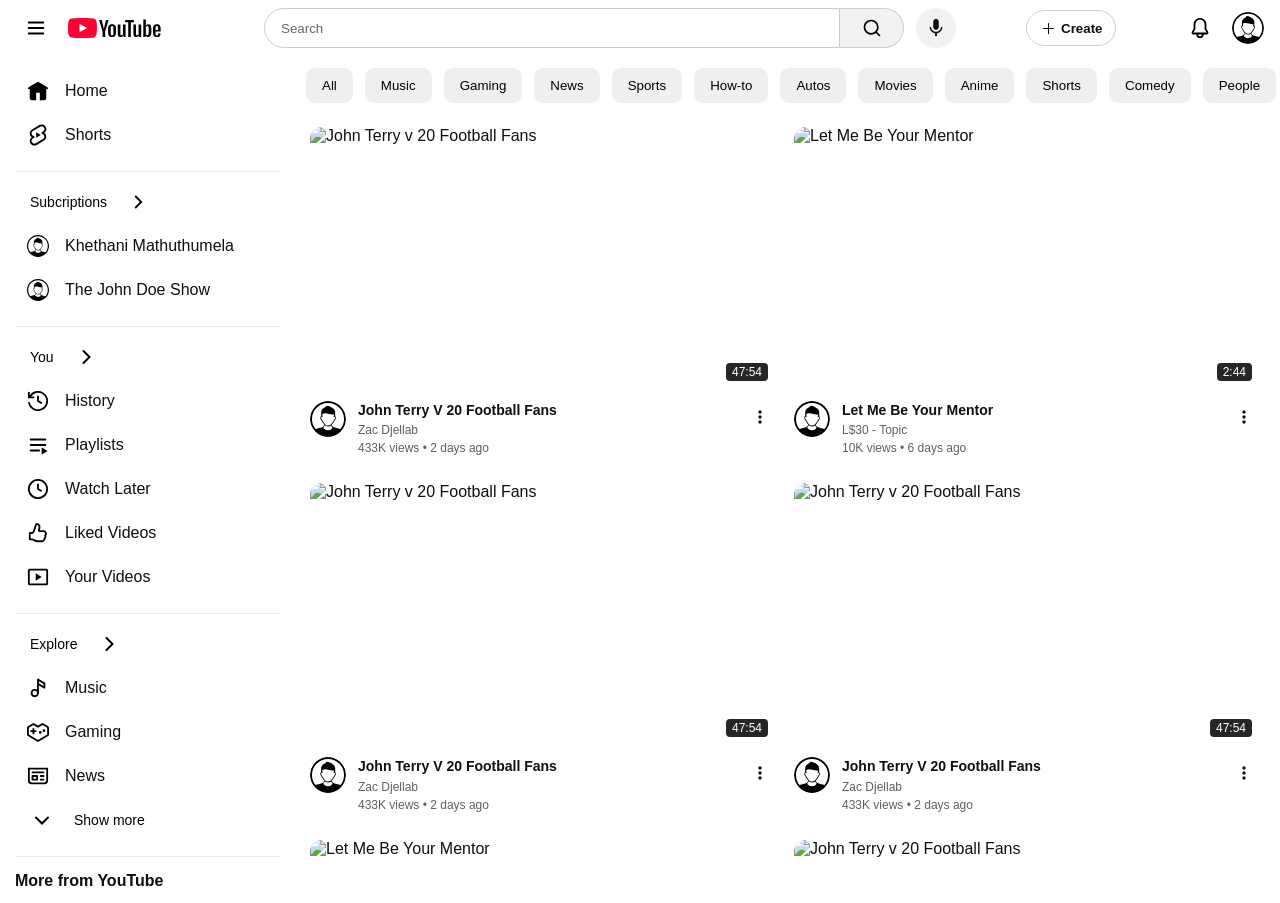
==== commit a7823b4c: "Added features" ====
--- a/index.html
+++ b/index.html
@@ -4,22 +4,20 @@
 <head>
     <meta charset="UTF-8">
     <meta name="viewport" content="width=device-width, initial-scale=1.0">
-    <link rel="stylesheet" href="https://www.youtube.com/s/desktop/d087c7c0/css/desktop.css">
-    <link rel="stylesheet" href="https://www.youtube.com/s/desktop/d087c7c0/css/desktop-mobile.css">
     <link href="https://fonts.googleapis.com/icon?family=Material+Icons" rel="stylesheet">
-
     <link href="index.css" rel="stylesheet">
     <link rel="shortcut icon" href="https://www.youtube.com/s/desktop/d087c7c0/img/favicon.ico" type="image/x-icon">
     <title>YouTube</title>
 </head>
 
 <body>
+    <input type="checkbox" id="theme" class="theme-check">
     <section class="navbar">
         <nav class="top-nav">
             <div class="lhs">
-                <a href="#" class="icon-btn hamburger-menu" aria-label="Menu">
+                <label for="side" class="icon-btn hamburger-menu" aria-label="Menu">
                     <img src="/resources/hbm.svg" alt="Hamburger Menu">
-                </a>
+                </label>
 
                 <a href="#" class="logo" aria-label="YouTube">
                     <img src="/resources/yt.svg" alt="YouTube">
@@ -27,11 +25,24 @@
             </div>
 
             <div class="search-wrap">
-                <div class="search-bar">
-                    <input type="text" placeholder="Search" />
-                    <button class="search-icon" aria-label="Search">
-                        <img src="/resources/search.svg" alt="">
-                    </button>
+                <div class="search-box">
+                    <div class="search-bar">
+                        <input type="text" placeholder="Search" />
+                        <button class="search-icon" aria-label="Search">
+                            <img src="/resources/search.svg" alt="">
+                        </button>
+                    </div>
+
+                    <div class="search-suggestions">
+                        <a href="#" class="suggest-item"><span class="material-icons">search</span> john terry 20
+                            fans</a>
+                        <a href="#" class="suggest-item"><span class="material-icons">search</span> l$30 cocoa
+                            butter</a>
+                        <a href="#" class="suggest-item"><span class="material-icons">search</span> gothamchess</a>
+                        <a href="#" class="suggest-item"><span class="material-icons">search</span> afro house mix</a>
+                        <a href="#" class="suggest-item"><span class="material-icons">search</span> youtube clone html
+                            css</a>
+                    </div>
                 </div>
 
                 <button class="icon-btn mic" aria-label="Voice search">
@@ -42,6 +53,10 @@
             <div class="rhs">
                 <button class="create"><img src="/resources/plus.svg" alt="Create" class="plus"> Create</button>
 
+                <label for="theme" class="icon-btn theme-toggle" aria-label="Toggle theme">
+                    <span class="material-icons">dark_mode</span>
+                </label>
+
                 <a href="#" class="icon-btn notifications" aria-label="Notifications">
                     <img src="/resources/bell.svg" alt="">
                 </a>
@@ -50,7 +65,10 @@
             </div>
         </nav>
     </section>
+
     <main>
+        <input type="checkbox" id="side" class="side-check">
+
         <aside class="left-nav">
             <div class="shorts-home">
                 <a href="#" class="icon-btn home" aria-label="Home"><img src="/resources/home.svg" alt="Home"> Home </a>
@@ -118,16 +136,16 @@
                     <a href="#">Creator</a>
                     <a href="#">Advertise</a>
                     <a href="#">Developers</a>
-                <ul>
-                <br>
-                <ul>
-                    <a href="#">Terms</a>
-                    <a href="#">Privacy</a>
-                    <a href="#">Policy & Safety</a>
-                    <a href="#">How YouTube Works</a>
-                    <a href="#">Test new features</a>
-                </ul>
-                <p>© 2026 Google LLC.</p>
+                    <ul>
+                        <br>
+                        <ul>
+                            <a href="#">Terms</a>
+                            <a href="#">Privacy</a>
+                            <a href="#">Policy & Safety</a>
+                            <a href="#">How YouTube Works</a>
+                            <a href="#">Test new features</a>
+                        </ul>
+                        <p>© 2026 Google LLC.</p>
             </div>
         </aside>
 
@@ -161,34 +179,36 @@
 
             <article class="video-card">
                 <a class="thumb-wrap" href="#">
-                    <img src="https://i.ytimg.com/vi/i50mCb4UGAw/hq720.jpg?sqp=-oaymwEnCOgCEMoBSFryq4qpAxkIARUAAIhCGAHYAQHiAQoIGBACGAY4AUAB&rs=AOn4CLB16BJO0SyUy4fCung3oKMWX-9Jeg" alt="John Terry v 20 Football Fans">
-                    <span class="duration">47:54</span>
-                    <span class="hover-actions">
-                        <button class="hover-btn" type="button" aria-label="Watch later">
-                            <span class="material-icons">schedule</span>
-                        </button>
-                        <button class="hover-btn" type="button" aria-label="Add to queue">
-                            <span class="material-icons">playlist_play</span>
-                        </button>
-                    </span>
-                </a>
-        
-                <div class="meta">
-                    <img class="avatar" src="/resources/profile.svg" alt="Channel avatar">
-                    <div class="meta-text">
-                        <h3 class="title">John Terry V 20 Football Fans</h3>
-                        <p class="channel">Zac Djellab</p>
-                        <p class="stats">433K views • 2 days ago</p>
-                    </div>
-                    <button class="kebab" type="button" aria-label="More options">
-                        <span class="material-icons">more_vert</span>
-                    </button>
-                </div>
-            </article>
-        
-            <article class="video-card">
-                <a class="thumb-wrap" href="#">
-                    <img src="https://i.ytimg.com/vi/NGpMi3hzZIc/hq720.jpg?sqp=-oaymwEnCOgCEMoBSFryq4qpAxkIARUAAIhCGAHYAQHiAQoIGBACGAY4AUAB&rs=AOn4CLCFtHnlnpI1clFOZXgQVOKGbZEgxA" alt="Let Me Be Your Mentor">
+                    <img src="https://i.ytimg.com/vi/i50mCb4UGAw/hq720.jpg?sqp=-oaymwEnCOgCEMoBSFryq4qpAxkIARUAAIhCGAHYAQHiAQoIGBACGAY4AUAB&rs=AOn4CLB16BJO0SyUy4fCung3oKMWX-9Jeg"
+                        alt="John Terry v 20 Football Fans">
+                    <span class="duration">47:54</span>
+                    <span class="hover-actions">
+                        <button class="hover-btn" type="button" aria-label="Watch later">
+                            <span class="material-icons">schedule</span>
+                        </button>
+                        <button class="hover-btn" type="button" aria-label="Add to queue">
+                            <span class="material-icons">playlist_play</span>
+                        </button>
+                    </span>
+                </a>
+
+                <div class="meta">
+                    <img class="avatar" src="/resources/profile.svg" alt="Channel avatar">
+                    <div class="meta-text">
+                        <h3 class="title">John Terry V 20 Football Fans</h3>
+                        <p class="channel">Zac Djellab</p>
+                        <p class="stats">433K views • 2 days ago</p>
+                    </div>
+                    <button class="kebab" type="button" aria-label="More options">
+                        <span class="material-icons">more_vert</span>
+                    </button>
+                </div>
+            </article>
+
+            <article class="video-card">
+                <a class="thumb-wrap" href="#">
+                    <img src="https://i.ytimg.com/vi/NGpMi3hzZIc/hq720.jpg?sqp=-oaymwEnCOgCEMoBSFryq4qpAxkIARUAAIhCGAHYAQHiAQoIGBACGAY4AUAB&rs=AOn4CLCFtHnlnpI1clFOZXgQVOKGbZEgxA"
+                        alt="Let Me Be Your Mentor">
                     <span class="duration">2:44</span>
                     <span class="hover-actions">
                         <button class="hover-btn" type="button" aria-label="Watch later">
@@ -199,7 +219,7 @@
                         </button>
                     </span>
                 </a>
-        
+
                 <div class="meta">
                     <img class="avatar" src="/resources/profile.svg" alt="Channel avatar">
                     <div class="meta-text">
@@ -212,64 +232,67 @@
                     </button>
                 </div>
             </article>
-        
-            <article class="video-card">
-                <a class="thumb-wrap" href="#">
-                    <img src="https://i.ytimg.com/vi/i50mCb4UGAw/hq720.jpg?sqp=-oaymwEnCOgCEMoBSFryq4qpAxkIARUAAIhCGAHYAQHiAQoIGBACGAY4AUAB&rs=AOn4CLB16BJO0SyUy4fCung3oKMWX-9Jeg" alt="John Terry v 20 Football Fans">
-                    <span class="duration">47:54</span>
-                    <span class="hover-actions">
-                        <button class="hover-btn" type="button" aria-label="Watch later">
-                            <span class="material-icons">schedule</span>
-                        </button>
-                        <button class="hover-btn" type="button" aria-label="Add to queue">
-                            <span class="material-icons">playlist_play</span>
-                        </button>
-                    </span>
-                </a>
-        
-                <div class="meta">
-                    <img class="avatar" src="/resources/profile.svg" alt="Channel avatar">
-                    <div class="meta-text">
-                        <h3 class="title">John Terry V 20 Football Fans</h3>
-                        <p class="channel">Zac Djellab</p>
-                        <p class="stats">433K views • 2 days ago</p>
-                    </div>
-                    <button class="kebab" type="button" aria-label="More options">
-                        <span class="material-icons">more_vert</span>
-                    </button>
-                </div>
-            </article>
-
-            <article class="video-card">
-                <a class="thumb-wrap" href="#">
-                    <img src="https://i.ytimg.com/vi/i50mCb4UGAw/hq720.jpg?sqp=-oaymwEnCOgCEMoBSFryq4qpAxkIARUAAIhCGAHYAQHiAQoIGBACGAY4AUAB&rs=AOn4CLB16BJO0SyUy4fCung3oKMWX-9Jeg" alt="John Terry v 20 Football Fans">
-                    <span class="duration">47:54</span>
-                    <span class="hover-actions">
-                        <button class="hover-btn" type="button" aria-label="Watch later">
-                            <span class="material-icons">schedule</span>
-                        </button>
-                        <button class="hover-btn" type="button" aria-label="Add to queue">
-                            <span class="material-icons">playlist_play</span>
-                        </button>
-                    </span>
-                </a>
-        
-                <div class="meta">
-                    <img class="avatar" src="/resources/profile.svg" alt="Channel avatar">
-                    <div class="meta-text">
-                        <h3 class="title">John Terry V 20 Football Fans</h3>
-                        <p class="channel">Zac Djellab</p>
-                        <p class="stats">433K views • 2 days ago</p>
-                    </div>
-                    <button class="kebab" type="button" aria-label="More options">
-                        <span class="material-icons">more_vert</span>
-                    </button>
-                </div>
-            </article>
-        
-            <article class="video-card">
-                <a class="thumb-wrap" href="#">
-                    <img src="https://i.ytimg.com/vi/NGpMi3hzZIc/hq720.jpg?sqp=-oaymwEnCOgCEMoBSFryq4qpAxkIARUAAIhCGAHYAQHiAQoIGBACGAY4AUAB&rs=AOn4CLCFtHnlnpI1clFOZXgQVOKGbZEgxA" alt="Let Me Be Your Mentor">
+
+            <article class="video-card">
+                <a class="thumb-wrap" href="#">
+                    <img src="https://i.ytimg.com/vi/i50mCb4UGAw/hq720.jpg?sqp=-oaymwEnCOgCEMoBSFryq4qpAxkIARUAAIhCGAHYAQHiAQoIGBACGAY4AUAB&rs=AOn4CLB16BJO0SyUy4fCung3oKMWX-9Jeg"
+                        alt="John Terry v 20 Football Fans">
+                    <span class="duration">47:54</span>
+                    <span class="hover-actions">
+                        <button class="hover-btn" type="button" aria-label="Watch later">
+                            <span class="material-icons">schedule</span>
+                        </button>
+                        <button class="hover-btn" type="button" aria-label="Add to queue">
+                            <span class="material-icons">playlist_play</span>
+                        </button>
+                    </span>
+                </a>
+
+                <div class="meta">
+                    <img class="avatar" src="/resources/profile.svg" alt="Channel avatar">
+                    <div class="meta-text">
+                        <h3 class="title">John Terry V 20 Football Fans</h3>
+                        <p class="channel">Zac Djellab</p>
+                        <p class="stats">433K views • 2 days ago</p>
+                    </div>
+                    <button class="kebab" type="button" aria-label="More options">
+                        <span class="material-icons">more_vert</span>
+                    </button>
+                </div>
+            </article>
+
+            <article class="video-card">
+                <a class="thumb-wrap" href="#">
+                    <img src="https://i.ytimg.com/vi/i50mCb4UGAw/hq720.jpg?sqp=-oaymwEnCOgCEMoBSFryq4qpAxkIARUAAIhCGAHYAQHiAQoIGBACGAY4AUAB&rs=AOn4CLB16BJO0SyUy4fCung3oKMWX-9Jeg"
+                        alt="John Terry v 20 Football Fans">
+                    <span class="duration">47:54</span>
+                    <span class="hover-actions">
+                        <button class="hover-btn" type="button" aria-label="Watch later">
+                            <span class="material-icons">schedule</span>
+                        </button>
+                        <button class="hover-btn" type="button" aria-label="Add to queue">
+                            <span class="material-icons">playlist_play</span>
+                        </button>
+                    </span>
+                </a>
+
+                <div class="meta">
+                    <img class="avatar" src="/resources/profile.svg" alt="Channel avatar">
+                    <div class="meta-text">
+                        <h3 class="title">John Terry V 20 Football Fans</h3>
+                        <p class="channel">Zac Djellab</p>
+                        <p class="stats">433K views • 2 days ago</p>
+                    </div>
+                    <button class="kebab" type="button" aria-label="More options">
+                        <span class="material-icons">more_vert</span>
+                    </button>
+                </div>
+            </article>
+
+            <article class="video-card">
+                <a class="thumb-wrap" href="#">
+                    <img src="https://i.ytimg.com/vi/NGpMi3hzZIc/hq720.jpg?sqp=-oaymwEnCOgCEMoBSFryq4qpAxkIARUAAIhCGAHYAQHiAQoIGBACGAY4AUAB&rs=AOn4CLCFtHnlnpI1clFOZXgQVOKGbZEgxA"
+                        alt="Let Me Be Your Mentor">
                     <span class="duration">2:44</span>
                     <span class="hover-actions">
                         <button class="hover-btn" type="button" aria-label="Watch later">
@@ -280,7 +303,7 @@
                         </button>
                     </span>
                 </a>
-        
+
                 <div class="meta">
                     <img class="avatar" src="/resources/profile.svg" alt="Channel avatar">
                     <div class="meta-text">
@@ -293,64 +316,67 @@
                     </button>
                 </div>
             </article>
-        
-            <article class="video-card">
-                <a class="thumb-wrap" href="#">
-                    <img src="https://i.ytimg.com/vi/i50mCb4UGAw/hq720.jpg?sqp=-oaymwEnCOgCEMoBSFryq4qpAxkIARUAAIhCGAHYAQHiAQoIGBACGAY4AUAB&rs=AOn4CLB16BJO0SyUy4fCung3oKMWX-9Jeg" alt="John Terry v 20 Football Fans">
-                    <span class="duration">47:54</span>
-                    <span class="hover-actions">
-                        <button class="hover-btn" type="button" aria-label="Watch later">
-                            <span class="material-icons">schedule</span>
-                        </button>
-                        <button class="hover-btn" type="button" aria-label="Add to queue">
-                            <span class="material-icons">playlist_play</span>
-                        </button>
-                    </span>
-                </a>
-        
-                <div class="meta">
-                    <img class="avatar" src="/resources/profile.svg" alt="Channel avatar">
-                    <div class="meta-text">
-                        <h3 class="title">John Terry V 20 Football Fans</h3>
-                        <p class="channel">Zac Djellab</p>
-                        <p class="stats">433K views • 2 days ago</p>
-                    </div>
-                    <button class="kebab" type="button" aria-label="More options">
-                        <span class="material-icons">more_vert</span>
-                    </button>
-                </div>
-            </article>
-
-            <article class="video-card">
-                <a class="thumb-wrap" href="#">
-                    <img src="https://i.ytimg.com/vi/i50mCb4UGAw/hq720.jpg?sqp=-oaymwEnCOgCEMoBSFryq4qpAxkIARUAAIhCGAHYAQHiAQoIGBACGAY4AUAB&rs=AOn4CLB16BJO0SyUy4fCung3oKMWX-9Jeg" alt="John Terry v 20 Football Fans">
-                    <span class="duration">47:54</span>
-                    <span class="hover-actions">
-                        <button class="hover-btn" type="button" aria-label="Watch later">
-                            <span class="material-icons">schedule</span>
-                        </button>
-                        <button class="hover-btn" type="button" aria-label="Add to queue">
-                            <span class="material-icons">playlist_play</span>
-                        </button>
-                    </span>
-                </a>
-        
-                <div class="meta">
-                    <img class="avatar" src="/resources/profile.svg" alt="Channel avatar">
-                    <div class="meta-text">
-                        <h3 class="title">John Terry V 20 Football Fans</h3>
-                        <p class="channel">Zac Djellab</p>
-                        <p class="stats">433K views • 2 days ago</p>
-                    </div>
-                    <button class="kebab" type="button" aria-label="More options">
-                        <span class="material-icons">more_vert</span>
-                    </button>
-                </div>
-            </article>
-        
-            <article class="video-card">
-                <a class="thumb-wrap" href="#">
-                    <img src="https://i.ytimg.com/vi/NGpMi3hzZIc/hq720.jpg?sqp=-oaymwEnCOgCEMoBSFryq4qpAxkIARUAAIhCGAHYAQHiAQoIGBACGAY4AUAB&rs=AOn4CLCFtHnlnpI1clFOZXgQVOKGbZEgxA" alt="Let Me Be Your Mentor">
+
+            <article class="video-card">
+                <a class="thumb-wrap" href="#">
+                    <img src="https://i.ytimg.com/vi/i50mCb4UGAw/hq720.jpg?sqp=-oaymwEnCOgCEMoBSFryq4qpAxkIARUAAIhCGAHYAQHiAQoIGBACGAY4AUAB&rs=AOn4CLB16BJO0SyUy4fCung3oKMWX-9Jeg"
+                        alt="John Terry v 20 Football Fans">
+                    <span class="duration">47:54</span>
+                    <span class="hover-actions">
+                        <button class="hover-btn" type="button" aria-label="Watch later">
+                            <span class="material-icons">schedule</span>
+                        </button>
+                        <button class="hover-btn" type="button" aria-label="Add to queue">
+                            <span class="material-icons">playlist_play</span>
+                        </button>
+                    </span>
+                </a>
+
+                <div class="meta">
+                    <img class="avatar" src="/resources/profile.svg" alt="Channel avatar">
+                    <div class="meta-text">
+                        <h3 class="title">John Terry V 20 Football Fans</h3>
+                        <p class="channel">Zac Djellab</p>
+                        <p class="stats">433K views • 2 days ago</p>
+                    </div>
+                    <button class="kebab" type="button" aria-label="More options">
+                        <span class="material-icons">more_vert</span>
+                    </button>
+                </div>
+            </article>
+
+            <article class="video-card">
+                <a class="thumb-wrap" href="#">
+                    <img src="https://i.ytimg.com/vi/i50mCb4UGAw/hq720.jpg?sqp=-oaymwEnCOgCEMoBSFryq4qpAxkIARUAAIhCGAHYAQHiAQoIGBACGAY4AUAB&rs=AOn4CLB16BJO0SyUy4fCung3oKMWX-9Jeg"
+                        alt="John Terry v 20 Football Fans">
+                    <span class="duration">47:54</span>
+                    <span class="hover-actions">
+                        <button class="hover-btn" type="button" aria-label="Watch later">
+                            <span class="material-icons">schedule</span>
+                        </button>
+                        <button class="hover-btn" type="button" aria-label="Add to queue">
+                            <span class="material-icons">playlist_play</span>
+                        </button>
+                    </span>
+                </a>
+
+                <div class="meta">
+                    <img class="avatar" src="/resources/profile.svg" alt="Channel avatar">
+                    <div class="meta-text">
+                        <h3 class="title">John Terry V 20 Football Fans</h3>
+                        <p class="channel">Zac Djellab</p>
+                        <p class="stats">433K views • 2 days ago</p>
+                    </div>
+                    <button class="kebab" type="button" aria-label="More options">
+                        <span class="material-icons">more_vert</span>
+                    </button>
+                </div>
+            </article>
+
+            <article class="video-card">
+                <a class="thumb-wrap" href="#">
+                    <img src="https://i.ytimg.com/vi/NGpMi3hzZIc/hq720.jpg?sqp=-oaymwEnCOgCEMoBSFryq4qpAxkIARUAAIhCGAHYAQHiAQoIGBACGAY4AUAB&rs=AOn4CLCFtHnlnpI1clFOZXgQVOKGbZEgxA"
+                        alt="Let Me Be Your Mentor">
                     <span class="duration">2:44</span>
                     <span class="hover-actions">
                         <button class="hover-btn" type="button" aria-label="Watch later">
@@ -361,7 +387,7 @@
                         </button>
                     </span>
                 </a>
-        
+
                 <div class="meta">
                     <img class="avatar" src="/resources/profile.svg" alt="Channel avatar">
                     <div class="meta-text">
@@ -374,196 +400,35 @@
                     </button>
                 </div>
             </article>
-        
-            <article class="video-card">
-                <a class="thumb-wrap" href="#">
-                    <img src="https://i.ytimg.com/vi/i50mCb4UGAw/hq720.jpg?sqp=-oaymwEnCOgCEMoBSFryq4qpAxkIARUAAIhCGAHYAQHiAQoIGBACGAY4AUAB&rs=AOn4CLB16BJO0SyUy4fCung3oKMWX-9Jeg" alt="John Terry v 20 Football Fans">
-                    <span class="duration">47:54</span>
-                    <span class="hover-actions">
-                        <button class="hover-btn" type="button" aria-label="Watch later">
-                            <span class="material-icons">schedule</span>
-                        </button>
-                        <button class="hover-btn" type="button" aria-label="Add to queue">
-                            <span class="material-icons">playlist_play</span>
-                        </button>
-                    </span>
-                </a>
-        
-                <div class="meta">
-                    <img class="avatar" src="/resources/profile.svg" alt="Channel avatar">
-                    <div class="meta-text">
-                        <h3 class="title">John Terry V 20 Football Fans</h3>
-                        <p class="channel">Zac Djellab</p>
-                        <p class="stats">433K views • 2 days ago</p>
-                    </div>
-                    <button class="kebab" type="button" aria-label="More options">
-                        <span class="material-icons">more_vert</span>
-                    </button>
-                </div>
-            </article>
-
-            <article class="video-card">
-                <a class="thumb-wrap" href="#">
-                    <img src="https://i.ytimg.com/vi/i50mCb4UGAw/hq720.jpg?sqp=-oaymwEnCOgCEMoBSFryq4qpAxkIARUAAIhCGAHYAQHiAQoIGBACGAY4AUAB&rs=AOn4CLB16BJO0SyUy4fCung3oKMWX-9Jeg" alt="John Terry v 20 Football Fans">
-                    <span class="duration">47:54</span>
-                    <span class="hover-actions">
-                        <button class="hover-btn" type="button" aria-label="Watch later">
-                            <span class="material-icons">schedule</span>
-                        </button>
-                        <button class="hover-btn" type="button" aria-label="Add to queue">
-                            <span class="material-icons">playlist_play</span>
-                        </button>
-                    </span>
-                </a>
-        
-                <div class="meta">
-                    <img class="avatar" src="/resources/profile.svg" alt="Channel avatar">
-                    <div class="meta-text">
-                        <h3 class="title">John Terry V 20 Football Fans</h3>
-                        <p class="channel">Zac Djellab</p>
-                        <p class="stats">433K views • 2 days ago</p>
-                    </div>
-                    <button class="kebab" type="button" aria-label="More options">
-                        <span class="material-icons">more_vert</span>
-                    </button>
-                </div>
-            </article>
-        
-            <article class="video-card">
-                <a class="thumb-wrap" href="#">
-                    <img src="https://i.ytimg.com/vi/NGpMi3hzZIc/hq720.jpg?sqp=-oaymwEnCOgCEMoBSFryq4qpAxkIARUAAIhCGAHYAQHiAQoIGBACGAY4AUAB&rs=AOn4CLCFtHnlnpI1clFOZXgQVOKGbZEgxA" alt="Let Me Be Your Mentor">
-                    <span class="duration">2:44</span>
-                    <span class="hover-actions">
-                        <button class="hover-btn" type="button" aria-label="Watch later">
-                            <span class="material-icons">schedule</span>
-                        </button>
-                        <button class="hover-btn" type="button" aria-label="Add to queue">
-                            <span class="material-icons">playlist_play</span>
-                        </button>
-                    </span>
-                </a>
-        
-                <div class="meta">
-                    <img class="avatar" src="/resources/profile.svg" alt="Channel avatar">
-                    <div class="meta-text">
-                        <h3 class="title">Let Me Be Your Mentor</h3>
-                        <p class="channel">L$30 - Topic</p>
-                        <p class="stats">10K views • 6 days ago</p>
-                    </div>
-                    <button class="kebab" type="button" aria-label="More options">
-                        <span class="material-icons">more_vert</span>
-                    </button>
-                </div>
-            </article>
-        
-            <article class="video-card">
-                <a class="thumb-wrap" href="#">
-                    <img src="https://i.ytimg.com/vi/i50mCb4UGAw/hq720.jpg?sqp=-oaymwEnCOgCEMoBSFryq4qpAxkIARUAAIhCGAHYAQHiAQoIGBACGAY4AUAB&rs=AOn4CLB16BJO0SyUy4fCung3oKMWX-9Jeg" alt="John Terry v 20 Football Fans">
-                    <span class="duration">47:54</span>
-                    <span class="hover-actions">
-                        <button class="hover-btn" type="button" aria-label="Watch later">
-                            <span class="material-icons">schedule</span>
-                        </button>
-                        <button class="hover-btn" type="button" aria-label="Add to queue">
-                            <span class="material-icons">playlist_play</span>
-                        </button>
-                    </span>
-                </a>
-        
-                <div class="meta">
-                    <img class="avatar" src="/resources/profile.svg" alt="Channel avatar">
-                    <div class="meta-text">
-                        <h3 class="title">John Terry V 20 Football Fans</h3>
-                        <p class="channel">Zac Djellab</p>
-                        <p class="stats">433K views • 2 days ago</p>
-                    </div>
-                    <button class="kebab" type="button" aria-label="More options">
-                        <span class="material-icons">more_vert</span>
-                    </button>
-                </div>
-            </article>
-
-            <article class="video-card">
-                <a class="thumb-wrap" href="#">
-                    <img src="https://i.ytimg.com/vi/i50mCb4UGAw/hq720.jpg?sqp=-oaymwEnCOgCEMoBSFryq4qpAxkIARUAAIhCGAHYAQHiAQoIGBACGAY4AUAB&rs=AOn4CLB16BJO0SyUy4fCung3oKMWX-9Jeg" alt="John Terry v 20 Football Fans">
-                    <span class="duration">47:54</span>
-                    <span class="hover-actions">
-                        <button class="hover-btn" type="button" aria-label="Watch later">
-                            <span class="material-icons">schedule</span>
-                        </button>
-                        <button class="hover-btn" type="button" aria-label="Add to queue">
-                            <span class="material-icons">playlist_play</span>
-                        </button>
-                    </span>
-                </a>
-        
-                <div class="meta">
-                    <img class="avatar" src="/resources/profile.svg" alt="Channel avatar">
-                    <div class="meta-text">
-                        <h3 class="title">John Terry V 20 Football Fans</h3>
-                        <p class="channel">Zac Djellab</p>
-                        <p class="stats">433K views • 2 days ago</p>
-                    </div>
-                    <button class="kebab" type="button" aria-label="More options">
-                        <span class="material-icons">more_vert</span>
-                    </button>
-                </div>
-            </article>
-        
-            <article class="video-card">
-                <a class="thumb-wrap" href="#">
-                    <img src="https://i.ytimg.com/vi/NGpMi3hzZIc/hq720.jpg?sqp=-oaymwEnCOgCEMoBSFryq4qpAxkIARUAAIhCGAHYAQHiAQoIGBACGAY4AUAB&rs=AOn4CLCFtHnlnpI1clFOZXgQVOKGbZEgxA" alt="Let Me Be Your Mentor">
-                    <span class="duration">2:44</span>
-                    <span class="hover-actions">
-                        <button class="hover-btn" type="button" aria-label="Watch later">
-                            <span class="material-icons">schedule</span>
-                        </button>
-                        <button class="hover-btn" type="button" aria-label="Add to queue">
-                            <span class="material-icons">playlist_play</span>
-                        </button>
-                    </span>
-                </a>
-        
-                <div class="meta">
-                    <img class="avatar" src="/resources/profile.svg" alt="Channel avatar">
-                    <div class="meta-text">
-                        <h3 class="title">Let Me Be Your Mentor</h3>
-                        <p class="channel">L$30 - Topic</p>
-                        <p class="stats">10K views • 6 days ago</p>
-                    </div>
-                    <button class="kebab" type="button" aria-label="More options">
-                        <span class="material-icons">more_vert</span>
-                    </button>
-                </div>
-            </article>
-        
-            <article class="video-card">
-                <a class="thumb-wrap" href="#">
-                    <img src="https://i.ytimg.com/vi/i50mCb4UGAw/hq720.jpg?sqp=-oaymwEnCOgCEMoBSFryq4qpAxkIARUAAIhCGAHYAQHiAQoIGBACGAY4AUAB&rs=AOn4CLB16BJO0SyUy4fCung3oKMWX-9Jeg" alt="John Terry v 20 Football Fans">
-                    <span class="duration">47:54</span>
-                    <span class="hover-actions">
-                        <button class="hover-btn" type="button" aria-label="Watch later">
-                            <span class="material-icons">schedule</span>
-                        </button>
-                        <button class="hover-btn" type="button" aria-label="Add to queue">
-                            <span class="material-icons">playlist_play</span>
-                        </button>
-                    </span>
-                </a>
-        
-                <div class="meta">
-                    <img class="avatar" src="/resources/profile.svg" alt="Channel avatar">
-                    <div class="meta-text">
-                        <h3 class="title">John Terry V 20 Football Fans</h3>
-                        <p class="channel">Zac Djellab</p>
-                        <p class="stats">433K views • 2 days ago</p>
-                    </div>
-                    <button class="kebab" type="button" aria-label="More options">
-                        <span class="material-icons">more_vert</span>
-                    </button>
-                </div>
-            </article>
-        
+
+            <article class="video-card">
+                <a class="thumb-wrap" href="#">
+                    <img src="https://i.ytimg.com/vi/i50mCb4UGAw/hq720.jpg?sqp=-oaymwEnCOgCEMoBSFryq4qpAxkIARUAAIhCGAHYAQHiAQoIGBACGAY4AUAB&rs=AOn4CLB16BJO0SyUy4fCung3oKMWX-9Jeg"
+                        alt="John Terry v 20 Football Fans">
+                    <span class="duration">47:54</span>
+                    <span class="hover-actions">
+                        <button class="hover-btn" type="button" aria-label="Watch later">
+                            <span class="material-icons">schedule</span>
+                        </button>
+                        <button class="hover-btn" type="button" aria-label="Add to queue">
+                            <span class="material-icons">playlist_play</span>
+                        </button>
+                    </span>
+                </a>
+
+                <div class="meta">
+                    <img class="avatar" src="/resources/profile.svg" alt="Channel avatar">
+                    <div class="meta-text">
+                        <h3 class="title">John Terry V 20 Football Fans</h3>
+                        <p class="channel">Zac Djellab</p>
+                        <p class="stats">433K views • 2 days ago</p>
+                    </div>
+                    <button class="kebab" type="button" aria-label="More options">
+                        <span class="material-icons">more_vert</span>
+                    </button>
+                </div>
+            </article>
+
         </div>
     </main>
 </body>
--- a/index.css
+++ b/index.css
@@ -1,476 +1,609 @@
-    * {
-        margin: 0;
-        padding: 0;
-        box-sizing: border-box;
+* {
+    margin: 0;
+    padding: 0;
+    box-sizing: border-box;
+}
+
+body {
+    background: #ffffff;
+    color: #0f0f0f;
+    font-family: Arial, sans-serif;
+    overflow-y: hidden;
+    overflow-x: hidden;
+}
+
+.theme-check,
+.side-check {
+    position: absolute;
+    opacity: 0;
+    pointer-events: none;
+}
+
+.top-nav {
+    height: 56px;
+    display: flex;
+    align-items: center;
+    justify-content: space-between;
+    padding: 0 16px;
+    background: #ffffff;
+}
+
+.lhs {
+    display: flex;
+    align-items: center;
+    gap: 12px;
+    min-width: 180px;
+}
+
+.logo img {
+    height: 20px;
+    display: block;
+}
+
+.icon-btn {
+    width: 40px;
+    height: 40px;
+    border: 0;
+    background: transparent;
+    border-radius: 999px;
+    display: grid;
+    place-items: center;
+    cursor: pointer;
+}
+
+.icon-btn:hover {
+    background: rgba(0, 0, 0, 0.08);
+}
+
+.icon-btn img {
+    width: 22px;
+    height: 22px;
+    display: block;
+    filter: none;
+}
+
+.hamburger-menu img {
+    width: 22px;
+    height: 22px;
+    display: block;
+}
+
+.search-wrap {
+    flex: 1;
+    display: flex;
+    align-items: center;
+    justify-content: center;
+    gap: 12px;
+    padding: 0 16px;
+}
+
+.search-box {
+    position: relative;
+    width: 100%;
+    max-width: 640px;
+}
+
+.search-bar {
+    display: flex;
+    align-items: center;
+    width: 100%;
+}
+
+.search-bar input {
+    flex: 1;
+    height: 40px;
+    padding: 0 16px;
+    border: 1px solid #cccccc;
+    background: #ffffff;
+    color: #0f0f0f;
+    outline: none;
+    border-radius: 999px 0 0 999px;
+}
+
+.search-bar input::placeholder {
+    color: #666;
+}
+
+.search-bar button.search-icon {
+    height: 40px;
+    width: 64px;
+    border: 1px solid #cccccc;
+    border-left: none;
+    background: #f2f2f2;
+    border-radius: 0 999px 999px 0;
+    cursor: pointer;
+    display: grid;
+    place-items: center;
+}
+
+.search-bar button.search-icon img {
+    width: 20px;
+    height: 20px;
+    filter: none;
+}
+
+.search-suggestions {
+    position: absolute;
+    top: 46px;
+    left: 0;
+    width: calc(100% - 64px);
+    background: #ffffff;
+    border: 1px solid rgba(0, 0, 0, 0.12);
+    border-radius: 12px;
+    padding: 8px;
+    display: none;
+    z-index: 20;
+    box-shadow: 0 8px 24px rgba(0, 0, 0, 0.12);
+}
+
+.search-box:focus-within .search-suggestions {
+    display: block;
+}
+
+.suggest-item {
+    display: flex;
+    align-items: center;
+    gap: 10px;
+    padding: 10px 10px;
+    border-radius: 10px;
+    text-decoration: none;
+    color: #0f0f0f;
+    font-size: 14px;
+}
+
+.suggest-item:hover {
+    background: rgba(0, 0, 0, 0.08);
+}
+
+.suggest-item .material-icons {
+    font-size: 18px;
+    color: #606060;
+}
+
+.mic {
+    background: #f2f2f2;
+}
+
+.mic .material-icons {
+    font-size: 22px;
+    color: #0f0f0f;
+}
+
+.rhs {
+    display: flex;
+    align-items: center;
+    gap: 12px;
+    min-width: 240px;
+    justify-content: flex-end;
+}
+
+.plus {
+    height: 15px;
+}
+
+.create {
+    display: inline-flex;
+    height: 36px;
+    gap: 5px;
+    padding: 10px 14px;
+    border-radius: 999px;
+    border: 1px solid #cccccc;
+    background: transparent;
+    color: #0f0f0f;
+    cursor: pointer;
+    font-weight: 600;
+    width: 90px;
+}
+
+.create:hover {
+    background: rgba(0, 0, 0, 0.08);
+}
+
+.profile-image {
+    width: 32px;
+    height: 32px;
+    border-radius: 50%;
+    object-fit: cover;
+}
+
+.profile-image:hover {
+    cursor: pointer;
+}
+
+.left-nav {
+    position: fixed;
+    display: flex;
+    flex-direction: column;
+    gap: 6px;
+    padding-left: 15px;
+    padding-top: 15px;
+    width: 280px;
+    height: calc(100vh - 56px);
+    overflow-y: auto;
+}
+
+.left-nav a.icon-btn {
+    width: 100%;
+    height: 40px;
+    padding: 0 12px;
+    display: flex;
+    align-items: center;
+    justify-content: flex-start;
+    gap: 16px;
+    border-radius: 10px;
+    text-decoration: none;
+    color: inherit;
+    background: transparent;
+}
+
+.left-nav a.icon-btn img,
+.subscriptions img {
+    width: 22px;
+    height: 22px;
+    flex: 0 0 22px;
+    display: block;
+}
+
+.left-nav a.icon-btn:hover,
+.left-nav button:hover {
+    background: rgba(0, 0, 0, 0.08);
+}
+
+.left-nav>div {
+    display: flex;
+    flex-direction: column;
+    gap: 4px;
+}
+
+.left-nav>div+div {
+    margin-top: 10px;
+    padding-top: 10px;
+    border-top: 1px solid rgba(0, 0, 0, 0.08);
+}
+
+.left-nav::-webkit-scrollbar {
+    width: 20px;
+}
+
+.left-nav button {
+    display: flex;
+    align-items: center;
+    padding-left: 10px;
+    font-size: 14px;
+    gap: 20px;
+    width: 100%;
+    height: 40px;
+    background: transparent;
+    border: none;
+    border-radius: 10px;
+    cursor: pointer;
+}
+
+.morefromYT h4 {
+    padding: 5px 0;
+    font-weight: 550;
+}
+
+.explore button,
+.you button,
+.subscriptions button {
+    padding-left: 15px;
+    font-size: 14px;
+}
+
+.nav-footer a {
+    text-decoration: none;
+    color: rgba(8, 6, 6, 0.719);
+}
+
+.nav-footer {
+    padding: 15px 5px;
+}
+
+.nav-footer p {
+    padding: 15px 0;
+    font-size: 12px;
+}
+
+.suggestions {
+    display: flex;
+    margin-left: 290px;
+    gap: 12px;
+    padding: 12px 16px;
+    overflow-x: auto;
+    white-space: nowrap;
+    position: sticky;
+    top: 56px;
+    background: white;
+    z-index: 5;
+}
+
+.suggestions button {
+    height: 35px;
+    padding: 0 16px;
+    border: none;
+    background: rgb(241, 238, 238);
+    border-radius: 9px;
+    cursor: pointer;
+    transition-duration: 0.4s;
+}
+
+.suggestions button:hover {
+    background: rgba(0, 0, 0, 0.719);
+    transition: 0.3s ease-in-out;
+    color: white;
+}
+
+.suggestions::-webkit-scrollbar {
+    display: none;
+}
+
+.content.video-grid {
+    margin-left: 290px;
+    height: calc(100vh - 56px - 56px);
+    overflow-y: auto;
+    overflow-x: hidden;
+    padding: 12px 20px;
+    display: grid;
+    grid-template-columns: repeat(auto-fill, minmax(320px, 1fr));
+    gap: 28px 18px;
+    margin-top: 0;
+}
+
+.content.video-grid::-webkit-scrollbar {
+    width: 0;
+    height: 0;
+}
+
+.content.video-grid::-webkit-scrollbar-thumb {
+    background: transparent;
+}
+
+.content.video-grid::-webkit-scrollbar-track {
+    background: transparent;
+}
+
+.video-card {
+    width: 100%;
+}
+
+.thumb-wrap {
+    position: relative;
+    display: block;
+    text-decoration: none;
+    color: inherit;
+    border-radius: 12px;
+    overflow: hidden;
+    background: #fff;
+}
+
+.thumb-wrap img {
+    width: 100%;
+    aspect-ratio: 16 / 9;
+    object-fit: cover;
+    display: block;
+    transition: transform 0.2s ease;
+}
+
+.video-card:hover .thumb-wrap img {
+    transform: scale(1.03);
+}
+
+.duration {
+    position: absolute;
+    right: 8px;
+    bottom: 8px;
+    background: rgba(0, 0, 0, 0.85);
+    color: #fff;
+    font-size: 12px;
+    padding: 3px 6px;
+    border-radius: 4px;
+    line-height: 1;
+}
+
+.hover-actions {
+    position: absolute;
+    top: 8px;
+    right: 8px;
+    display: flex;
+    flex-direction: column;
+    gap: 6px;
+    opacity: 0;
+    transition: opacity 0.15s ease;
+    pointer-events: none;
+}
+
+.video-card:hover .hover-actions {
+    opacity: 1;
+    pointer-events: auto;
+}
+
+.hover-btn {
+    width: 32px;
+    height: 32px;
+    border: none;
+    border-radius: 8px;
+    background: rgba(0, 0, 0, 0.78);
+    display: grid;
+    place-items: center;
+    cursor: pointer;
+}
+
+.hover-btn .material-icons {
+    font-size: 18px;
+    color: #fff;
+}
+
+.meta {
+    display: flex;
+    gap: 12px;
+    margin-top: 12px;
+    align-items: flex-start;
+}
+
+.avatar {
+    width: 36px;
+    height: 36px;
+    border-radius: 50%;
+    object-fit: cover;
+}
+
+.meta-text {
+    flex: 1;
+    min-width: 0;
+}
+
+.title {
+    font-size: 14px;
+    font-weight: 600;
+    line-height: 1.3;
+    margin: 0;
+    display: -webkit-box;
+    -webkit-line-clamp: 2;
+    -webkit-box-orient: vertical;
+    overflow: hidden;
+}
+
+.channel,
+.stats {
+    font-size: 12px;
+    color: #606060;
+    margin-top: 4px;
+}
+
+.kebab {
+    width: 32px;
+    height: 32px;
+    border: none;
+    background: transparent;
+    border-radius: 50%;
+    cursor: pointer;
+    display: grid;
+    place-items: center;
+    flex: 0 0 32px;
+}
+
+.kebab:hover {
+    background: rgba(0, 0, 0, 0.08);
+}
+
+.kebab .material-icons {
+    font-size: 20px;
+    color: #0f0f0f;
+}
+
+#side:checked~.left-nav {
+    width: 88px;
+    padding-left: 10px;
+}
+
+#side:checked~.left-nav a.icon-btn {
+    justify-content: center;
+    gap: 0;
+    padding: 0;
+    font-size: 0;
+}
+
+#side:checked~.left-nav button,
+#side:checked~.left-nav h4,
+#side:checked~.left-nav .nav-footer {
+    display: none;
+}
+
+#side:checked~.suggestions {
+    margin-left: 98px;
+}
+
+#side:checked~.content.video-grid {
+    margin-left: 98px;
+}
+
+#theme:checked~main,
+#theme:checked~section.navbar {
+    background: #0f0f0f;
+    color: #f1f1f1;
+}
+
+#theme:checked~section.navbar .top-nav,
+#theme:checked~main .suggestions {
+    background: #0f0f0f;
+}
+
+#theme:checked~section.navbar .search-bar input {
+    background: #0f0f0f;
+    color: #f1f1f1;
+    border: 1px solid rgba(255, 255, 255, 0.12);
+}
+
+#theme:checked~section.navbar .search-bar button.search-icon {
+    background: #1f1f1f;
+    border: 1px solid rgba(255, 255, 255, 0.12);
+    border-left: none;
+}
+
+#theme:checked~main .suggestions button {
+    background: #272727;
+    color: #f1f1f1;
+}
+
+#theme:checked~main .suggestions button:hover {
+    background: #3d3d3d;
+}
+
+#theme:checked~main .channel,
+#theme:checked~main .stats,
+#theme:checked~main .nav-footer a {
+    color: #aaaaaa;
+}
+
+#theme:checked~main .search-suggestions {
+    background: #0f0f0f;
+    border: 1px solid rgba(255, 255, 255, 0.12);
+}
+
+#theme:checked~main .suggest-item {
+    color: #f1f1f1;
+}
+
+#theme:checked~main .suggest-item:hover {
+    background: rgba(255, 255, 255, 0.12);
+}
+
+#theme:checked~section.navbar .mic .material-icons,
+#theme:checked~section.navbar .theme-toggle .material-icons {
+    color: #f1f1f1;
+}
+
+#theme:checked~section.navbar .icon-btn img,
+#theme:checked~main .left-nav a.icon-btn img,
+#theme:checked~main .subscriptions img {
+    filter: invert(1);
+}
+
+@media (max-width: 900px) {
+    .left-nav {
+        display: none;
     }
 
-    body {
-        background: #ffffff;
-        color: #0f0f0f;
-        font-family: Arial, sans-serif;
-        overflow-y: hidden;
-        overflow-x: hidden;
+    .suggestions {
+        margin-left: 0;
     }
 
-    /* Top Navbar */
-    .top-nav {
-        height: 56px;
-        display: flex;
-        align-items: center;
-        justify-content: space-between;
-        padding: 0 16px;
-        background: #ffffff;
+    .content.video-grid {
+        margin-left: 0;
     }
-
-    /* Left Navbar side */
-    .lhs {
-        display: flex;
-        align-items: center;
-        gap: 12px;
-        min-width: 180px;
+}
+
+@media (max-width: 600px) {
+    .create {
+        display: none;
     }
 
-    .logo img {
-        height: 20px;
-        display: block;
+    .search-wrap {
+        padding: 0 8px;
     }
 
-    .icon-btn {
-        width: 40px;
-        height: 40px;
-        border: 0;
-        background: transparent;
-        border-radius: 999px;
-        display: grid;
-        place-items: center;
-        cursor: pointer;
-    }
-
-    .icon-btn:hover {
-        background: rgba(0, 0, 0, 0.08);
-    }
-
-    .icon-btn img {
-        width: 22px;
-        height: 22px;
-        display: block;
-        filter: none;
-    }
-
-    /* Center search area */
-    .search-wrap {
-        flex: 1;
-        display: flex;
-        align-items: center;
-        justify-content: center;
-        gap: 12px;
-        padding: 0 16px;
-    }
-
-    .search-bar {
-        display: flex;
-        align-items: center;
-        max-width: 640px;
+    .search-suggestions {
         width: 100%;
     }
-
-    .search-bar input {
-        flex: 1;
-        height: 40px;
-        padding: 0 16px;
-        border: 1px solid #cccccc;
-        background: #ffffff;
-        color: #0f0f0f;
-        outline: none;
-        border-radius: 999px 0 0 999px;
-    }
-
-    .search-bar input::placeholder {
-        color: #666;
-    }
-
-    .search-bar button.search-icon {
-        height: 40px;
-        width: 64px;
-        border: 1px solid #cccccc;
-        border-left: none;
-        background: #f2f2f2;
-        border-radius: 0 999px 999px 0;
-        cursor: pointer;
-        display: grid;
-        place-items: center;
-    }
-
-    .search-bar button.search-icon img {
-        width: 20px;
-        height: 20px;
-        filter: none;
-    }
-
-    .mic {
-        background: #f2f2f2;
-    }
-
-    .mic .material-icons {
-        font-size: 22px;
-        color: #0f0f0f;
-    }
-
-    /* Right Navbar side */
-    .rhs {
-        display: flex;
-        align-items: center;
-        gap: 12px;
-        min-width: 220px;
-        justify-content: flex-end;
-    }
-
-    .plus {
-        height: 15px;
-    }
-
-    .create {
-        display: inline-flex;
-        height: 36px;
-        gap: 5px;
-        padding: 10px 14px;
-        border-radius: 999px;
-        border: 1px solid #cccccc;
-        background: transparent;
-        color: #0f0f0f;
-        cursor: pointer;
-        font-weight: 600;
-        width: 90px;
-    }
-
-    .create:hover {
-        background: rgba(0, 0, 0, 0.08);
-    }
-
-    /* Profile */
-
-    .profile-image {
-        width: 32px;
-        height: 32px;
-        border-radius: 50%;
-        object-fit: cover;
-    }
-
-    .profile-image:hover {
-        cursor: pointer;
-    }
-
-
-    /* Left Pane Navigation */
-
-    .left-nav {
-        position: fixed;
-        display: flex;
-        flex-direction: column;
-        gap: 6px;
-        padding-left: 15px;
-        padding-top: 15px;
-        width: 280px;
-        height: calc(100vh - 56px);
-        overflow-y: auto;
-    }
-
-    .left-nav a.icon-btn {
-        width: 100%;
-        height: 40px;
-        padding: 0 12px;
-
-        display: flex;
-        align-items: center;
-        justify-content: flex-start;
-        gap: 16px;
-
-        border-radius: 10px;
-        text-decoration: none;
-        color: inherit;
-        background: transparent;
-    }
-
-    .left-nav a.icon-btn img,
-    .subscriptions img {
-        width: 22px;
-        height: 22px;
-        flex: 0 0 22px;
-        display: block;
-    }
-
-    .left-nav a.icon-btn:hover,
-    .left-nav button:hover {
-        background: rgba(0, 0, 0, 0.08);
-    }
-
-    .left-nav>div {
-        display: flex;
-        flex-direction: column;
-        gap: 4px;
-    }
-
-    .left-nav>div+div {
-        margin-top: 10px;
-        padding-top: 10px;
-        border-top: 1px solid rgba(0, 0, 0, 0.08);
-    }
-
-    .left-nav::-webkit-scrollbar {
-        width: 20px;
-    }
-
-    .left-nav button {
-        display: flex;
-        align-items: center;
-        padding-left: 10px;
-        font-size: 14px;
-        gap: 20px;
-        width: 100%;
-        height: 40px;
-        background: transparent;
-        border: none;
-        border-radius: 10px;
-        cursor: pointer;
-    }
-
-    .morefromYT h4 {
-        padding: 5px 0;
-        font-weight: 550;
-    }
-
-    .explore button,
-    .you button,
-    .subscriptions button {
-        padding-left: 15px;
-        font-size: 14px;
-    }
-
-    /*Left Pane Nav Footer*/
-
-    .nav-footer a {
-        text-decoration: none;
-        color: rgba(8, 6, 6, 0.719);
-    }
-
-    .nav-footer {
-        padding: 15px 5px;
-    }
-
-    .nav-footer p {
-        padding: 15px 0;
-        font-size: 12px;
-    }
-
-    .suggestions {
-        display: flex;
-        margin-left: 290px;
-        gap: 12px;
-        padding: 12px 16px;
-        overflow-x: auto;
-        white-space: nowrap;
-        position: sticky;
-        top: 56px;
-        background: white;
-        z-index: 5;
-    }
-
-    .suggestions button {
-        height: 35px;
-        padding: 0 16px;
-        border: none;
-        background: rgb(241, 238, 238);
-        border-radius: 9px;
-        cursor: pointer;
-        transition-duration: 0.4s;
-    }
-
-    .suggestions button:hover {
-        background: rgba(0, 0, 0, 0.719);
-        transition: 0.3s ease-in-out;
-        color: white;
-    }
-
-    .suggestions::-webkit-scrollbar {
-        display: none;
-    }
-
-    .content {
-        margin-left: 280px;
-        height: calc(100vh - 56px - 56px);
-        overflow-y: auto;
-        overflow-x: hidden;
-        display: flex;
-        flex-wrap: wrap;
-        gap: 30px;
-        padding: 12px 20px;
-        margin-top: -20px;
-    }
-
-    .thumbnail {
-        width: 320px;
-        height: 192px;
-        display: flex;
-        flex-direction: column;
-        cursor: pointer;
-        padding: 30px 0;
-    }
-
-    .thumbnail img:first-child {
-        width: 100%;
-        aspect-ratio: 16 / 9;
-        object-fit: cover;
-        border-radius: 12px;
-        transition: transform 0.2s ease;
-    }
-
-    .thumbnail:hover img:first-child {
-        transform: scale(1.03);
-    }
-
-    .content-profile {
-        margin: 10px 0;
-        width: 40px;
-        height: 40px;
-    }
-
-    .content.video-grid {
-        margin-left: 290px;
-        height: calc(100vh - 56px - 56px);
-        overflow-y: auto;
-        overflow-x: hidden;
-        padding: 12px 20px;
-        display: grid;
-        grid-template-columns: repeat(auto-fill, minmax(320px, 1fr));
-        gap: 28px 18px;
-        margin-top: 0;
-    }
-    
-    .video-card {
-        width: 100%;
-    }
-    
-    .thumb-wrap {
-        position: relative;
-        display: block;
-        text-decoration: none;
-        color: inherit;
-        border-radius: 12px;
-        overflow: hidden;
-        background: #fff;
-    }
-    
-    .thumb-wrap img {
-        width: 100%;
-        aspect-ratio: 16 / 9;
-        object-fit: cover;
-        display: block;
-        transition: transform 0.2s ease;
-    }
-    
-    .video-card:hover .thumb-wrap img {
-        transform: scale(1.03);
-    }
-    
-    .duration {
-        position: absolute;
-        right: 8px;
-        bottom: 8px;
-        background: rgba(0, 0, 0, 0.85);
-        color: #fff;
-        font-size: 12px;
-        padding: 3px 6px;
-        border-radius: 4px;
-        line-height: 1;
-    }
-    
-    .hover-actions {
-        position: absolute;
-        top: 8px;
-        right: 8px;
-        display: flex;
-        flex-direction: column;
-        gap: 6px;
-        opacity: 0;
-        transition: opacity 0.15s ease;
-        pointer-events: none;
-    }
-    
-    .video-card:hover .hover-actions {
-        opacity: 1;
-        pointer-events: auto;
-    }
-    
-    .hover-btn {
-        width: 32px;
-        height: 32px;
-        border: none;
-        border-radius: 8px;
-        background: rgba(0, 0, 0, 0.78);
-        display: grid;
-        place-items: center;
-        cursor: pointer;
-    }
-    
-    .hover-btn .material-icons {
-        font-size: 18px;
-        color: #fff;
-    }
-    
-    .meta {
-        display: flex;
-        gap: 12px;
-        margin-top: 12px;
-        align-items: flex-start;
-    }
-    
-    .avatar {
-        width: 36px;
-        height: 36px;
-        border-radius: 50%;
-        object-fit: cover;
-    }
-    
-    .meta-text {
-        flex: 1;
-        min-width: 0;
-    }
-    
-    .title {
-        font-size: 14px;
-        font-weight: 600;
-        line-height: 1.3;
-        margin: 0;
-        display: -webkit-box;
-        -webkit-line-clamp: 2;
-        -webkit-box-orient: vertical;
-        overflow: hidden;
-    }
-    
-    .channel,
-    .stats {
-        font-size: 12px;
-        color: #606060;
-        margin-top: 4px;
-    }
-    
-    .kebab {
-        width: 32px;
-        height: 32px;
-        border: none;
-        background: transparent;
-        border-radius: 50%;
-        cursor: pointer;
-        display: grid;
-        place-items: center;
-        flex: 0 0 32px;
-    }
-    
-    .kebab:hover {
-        background: rgba(0, 0, 0, 0.08);
-    }
-    
-    .kebab .material-icons {
-        font-size: 20px;
-        color: #0f0f0f;
-    }+}
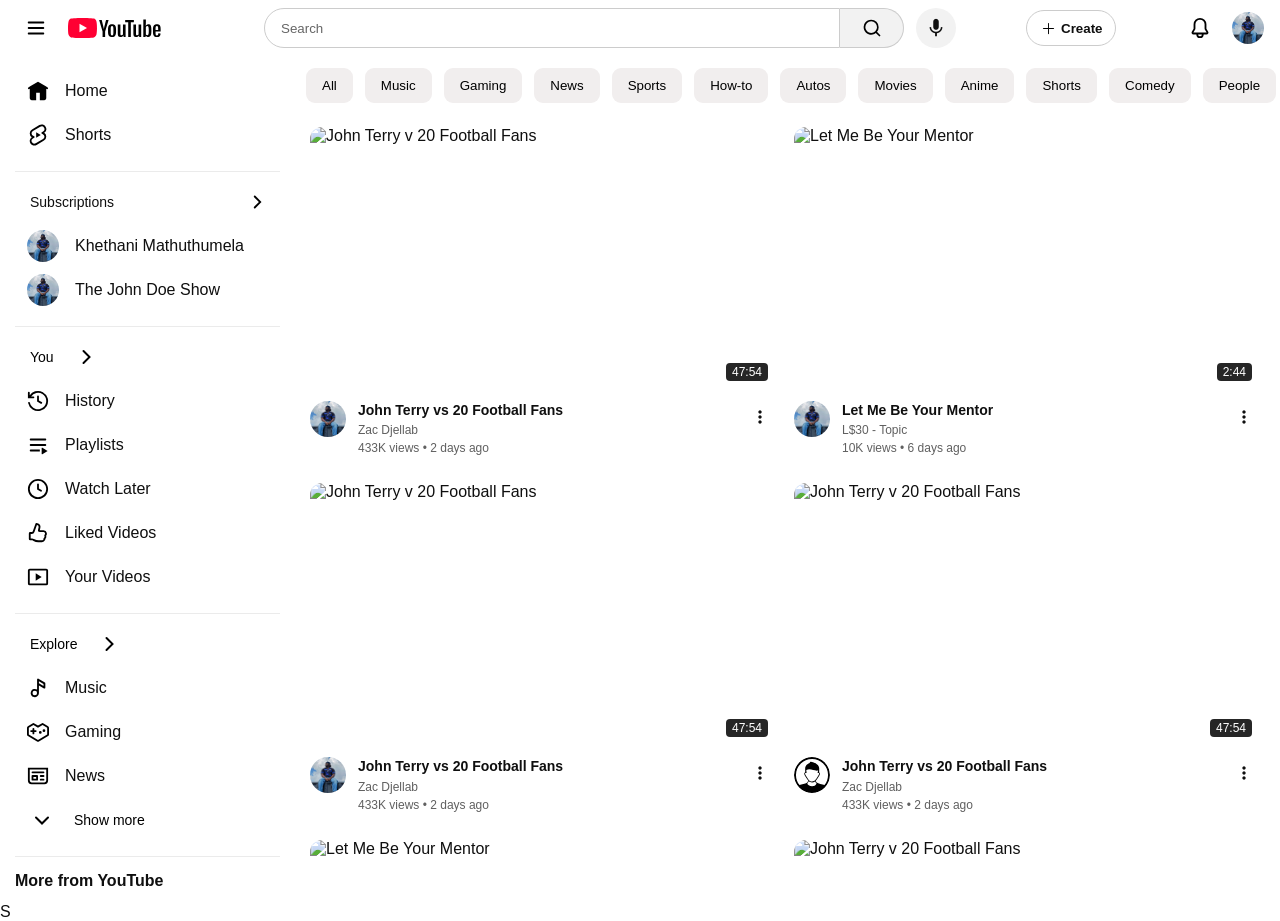
==== commit 8914f204: "Added final touches" ====
--- a/index.html
+++ b/index.html
@@ -7,11 +7,14 @@
     <link href="https://fonts.googleapis.com/icon?family=Material+Icons" rel="stylesheet">
     <link href="index.css" rel="stylesheet">
     <link rel="shortcut icon" href="https://www.youtube.com/s/desktop/d087c7c0/img/favicon.ico" type="image/x-icon">
+    <script src="https://cdnjs.cloudflare.com/ajax/libs/gsap/3.12.2/gsap.min.js"></script>
+    <script src="https://cdnjs.cloudflare.com/ajax/libs/gsap/3.12.2/ScrollTrigger.min.js"></script>
     <title>YouTube</title>
 </head>
 
 <body>
     <input type="checkbox" id="theme" class="theme-check">
+
     <section class="navbar">
         <nav class="top-nav">
             <div class="lhs">
@@ -61,7 +64,7 @@
                     <img src="/resources/bell.svg" alt="">
                 </a>
 
-                <img src="/resources/profile.svg" alt="Profile" class="profile-image">
+                <img src="/resources/profile.jpg" alt="Profile" class="profile-image">
             </div>
         </nav>
     </section>
@@ -76,14 +79,17 @@
                     Shorts </a>
             </div>
             <div class="subscriptions">
-                <button>Subcriptions<img src="/resources/sidedrop.svg" alt="Subscriptions"></button>
-                <a href="#" class="icon-btn subscriptions" aria-label="Subscriptions"><img src="/resources/profile.svg"
-                        alt="Subscriptions"> Khethani Mathuthumela</a>
-                <a href="#" class="icon-btn subscriptions" aria-label="Subscriptions"><img src="/resources/profile.svg"
-                        alt="Subscriptions"> The John Doe Show</a>
+                <button class="subcriptions">Subscriptions<img src="/resources/sidedrop.svg" alt="Subscriptions"
+                        class="sidedrop"></button>
+                <a href="#" class="icon-btn subscriptions" aria-label="Subscriptions"><img src="/resources/profile.jpg"
+                        alt="Subscriptions" style="border-radius: 50%; width: 32px; height: 32px;"> Khethani
+                    Mathuthumela</a>
+                <a href="#" class="icon-btn subscriptions" aria-label="Subscriptions"><img src="/resources/profile.jpg"
+                        alt="Subscriptions" style="border-radius: 50%; width: 32px; height: 32px;"> The John Doe
+                    Show</a>
             </div>
             <div class="you">
-                <button> You<img src="/resources/sidedrop.svg" alt="You"></button>
+                <button> You<img src="/resources/sidedrop.svg" alt="You" class="sidedrop"></button>
                 <a href="#" class="icon-btn history" aria-label="History"><img src="/resources/history.svg"
                         alt="History"> History </a>
                 <a href="#" class="icon-btn playlists" aria-label="Playlists"><img src="/resources/playlists.svg"
@@ -98,13 +104,13 @@
             </div>
 
             <div class="explore">
-                <button> Explore<img src="/resources/sidedrop.svg" alt="Explore"></button>
+                <button> Explore<img src="/resources/sidedrop.svg" alt="Explore" class="sidedrop"></button>
                 <a href="#" class="icon-btn music" aria-label="Music"><img src="/resources/music.svg" alt="Music"> Music
                 </a>
                 <a href="#" class="icon-btn games" aria-label="Games"><img src="/resources/gaming.svg" alt="Games">
                     Gaming </a>
                 <a href="#" class="icon-btn news" aria-label="News"><img src="/resources/news.svg" alt="News"> News </a>
-                <button><img src="/resources/dropdown.svg" alt="More"> Show more</button>
+                <button><img src="/resources/dropdown.svg" alt="More" class="dropdown"> Show more</button>
             </div>
 
             <div class="morefromYT">
@@ -193,9 +199,9 @@
                 </a>
 
                 <div class="meta">
-                    <img class="avatar" src="/resources/profile.svg" alt="Channel avatar">
-                    <div class="meta-text">
-                        <h3 class="title">John Terry V 20 Football Fans</h3>
+                    <img class="avatar" src="/resources/profile.jpg" alt="Channel avatar">
+                    <div class="meta-text">
+                        <h3 class="title">John Terry vs 20 Football Fans</h3>
                         <p class="channel">Zac Djellab</p>
                         <p class="stats">433K views • 2 days ago</p>
                     </div>
@@ -221,7 +227,7 @@
                 </a>
 
                 <div class="meta">
-                    <img class="avatar" src="/resources/profile.svg" alt="Channel avatar">
+                    <img class="avatar" src="/resources/profile.jpg" alt="Channel avatar">
                     <div class="meta-text">
                         <h3 class="title">Let Me Be Your Mentor</h3>
                         <p class="channel">L$30 - Topic</p>
@@ -249,37 +255,37 @@
                 </a>
 
                 <div class="meta">
+                    <img class="avatar" src="/resources/profile.jpg" alt="Channel avatar">
+                    <div class="meta-text">
+                        <h3 class="title">John Terry vs 20 Football Fans</h3>
+                        <p class="channel">Zac Djellab</p>
+                        <p class="stats">433K views • 2 days ago</p>
+                    </div>
+                    <button class="kebab" type="button" aria-label="More options">
+                        <span class="material-icons">more_vert</span>
+                    </button>
+                </div>
+            </article>
+
+            <article class="video-card">
+                <a class="thumb-wrap" href="#">
+                    <img src="https://i.ytimg.com/vi/i50mCb4UGAw/hq720.jpg?sqp=-oaymwEnCOgCEMoBSFryq4qpAxkIARUAAIhCGAHYAQHiAQoIGBACGAY4AUAB&rs=AOn4CLB16BJO0SyUy4fCung3oKMWX-9Jeg"
+                        alt="John Terry v 20 Football Fans">
+                    <span class="duration">47:54</span>
+                    <span class="hover-actions">
+                        <button class="hover-btn" type="button" aria-label="Watch later">
+                            <span class="material-icons">schedule</span>
+                        </button>
+                        <button class="hover-btn" type="button" aria-label="Add to queue">
+                            <span class="material-icons">playlist_play</span>
+                        </button>
+                    </span>
+                </a>
+
+                <div class="meta">
                     <img class="avatar" src="/resources/profile.svg" alt="Channel avatar">
                     <div class="meta-text">
-                        <h3 class="title">John Terry V 20 Football Fans</h3>
-                        <p class="channel">Zac Djellab</p>
-                        <p class="stats">433K views • 2 days ago</p>
-                    </div>
-                    <button class="kebab" type="button" aria-label="More options">
-                        <span class="material-icons">more_vert</span>
-                    </button>
-                </div>
-            </article>
-
-            <article class="video-card">
-                <a class="thumb-wrap" href="#">
-                    <img src="https://i.ytimg.com/vi/i50mCb4UGAw/hq720.jpg?sqp=-oaymwEnCOgCEMoBSFryq4qpAxkIARUAAIhCGAHYAQHiAQoIGBACGAY4AUAB&rs=AOn4CLB16BJO0SyUy4fCung3oKMWX-9Jeg"
-                        alt="John Terry v 20 Football Fans">
-                    <span class="duration">47:54</span>
-                    <span class="hover-actions">
-                        <button class="hover-btn" type="button" aria-label="Watch later">
-                            <span class="material-icons">schedule</span>
-                        </button>
-                        <button class="hover-btn" type="button" aria-label="Add to queue">
-                            <span class="material-icons">playlist_play</span>
-                        </button>
-                    </span>
-                </a>
-
-                <div class="meta">
-                    <img class="avatar" src="/resources/profile.svg" alt="Channel avatar">
-                    <div class="meta-text">
-                        <h3 class="title">John Terry V 20 Football Fans</h3>
+                        <h3 class="title">John Terry vs 20 Football Fans</h3>
                         <p class="channel">Zac Djellab</p>
                         <p class="stats">433K views • 2 days ago</p>
                     </div>
@@ -305,7 +311,7 @@
                 </a>
 
                 <div class="meta">
-                    <img class="avatar" src="/resources/profile.svg" alt="Channel avatar">
+                    <img class="avatar" src="/resources/profile.jpg" alt="Channel avatar">
                     <div class="meta-text">
                         <h3 class="title">Let Me Be Your Mentor</h3>
                         <p class="channel">L$30 - Topic</p>
@@ -333,37 +339,37 @@
                 </a>
 
                 <div class="meta">
-                    <img class="avatar" src="/resources/profile.svg" alt="Channel avatar">
-                    <div class="meta-text">
-                        <h3 class="title">John Terry V 20 Football Fans</h3>
-                        <p class="channel">Zac Djellab</p>
-                        <p class="stats">433K views • 2 days ago</p>
-                    </div>
-                    <button class="kebab" type="button" aria-label="More options">
-                        <span class="material-icons">more_vert</span>
-                    </button>
-                </div>
-            </article>
-
-            <article class="video-card">
-                <a class="thumb-wrap" href="#">
-                    <img src="https://i.ytimg.com/vi/i50mCb4UGAw/hq720.jpg?sqp=-oaymwEnCOgCEMoBSFryq4qpAxkIARUAAIhCGAHYAQHiAQoIGBACGAY4AUAB&rs=AOn4CLB16BJO0SyUy4fCung3oKMWX-9Jeg"
-                        alt="John Terry v 20 Football Fans">
-                    <span class="duration">47:54</span>
-                    <span class="hover-actions">
-                        <button class="hover-btn" type="button" aria-label="Watch later">
-                            <span class="material-icons">schedule</span>
-                        </button>
-                        <button class="hover-btn" type="button" aria-label="Add to queue">
-                            <span class="material-icons">playlist_play</span>
-                        </button>
-                    </span>
-                </a>
-
-                <div class="meta">
-                    <img class="avatar" src="/resources/profile.svg" alt="Channel avatar">
-                    <div class="meta-text">
-                        <h3 class="title">John Terry V 20 Football Fans</h3>
+                    <img class="avatar" src="/resources/profile.jpg" alt="Channel avatar">
+                    <div class="meta-text">
+                        <h3 class="title">John Terry vs 20 Football Fans</h3>
+                        <p class="channel">Zac Djellab</p>
+                        <p class="stats">433K views • 2 days ago</p>
+                    </div>
+                    <button class="kebab" type="button" aria-label="More options">
+                        <span class="material-icons">more_vert</span>
+                    </button>
+                </div>
+            </article>
+
+            <article class="video-card">
+                <a class="thumb-wrap" href="#">
+                    <img src="https://i.ytimg.com/vi/i50mCb4UGAw/hq720.jpg?sqp=-oaymwEnCOgCEMoBSFryq4qpAxkIARUAAIhCGAHYAQHiAQoIGBACGAY4AUAB&rs=AOn4CLB16BJO0SyUy4fCung3oKMWX-9Jeg"
+                        alt="John Terry v 20 Football Fans">
+                    <span class="duration">47:54</span>
+                    <span class="hover-actions">
+                        <button class="hover-btn" type="button" aria-label="Watch later">
+                            <span class="material-icons">schedule</span>
+                        </button>
+                        <button class="hover-btn" type="button" aria-label="Add to queue">
+                            <span class="material-icons">playlist_play</span>
+                        </button>
+                    </span>
+                </a>
+
+                <div class="meta">
+                    <img class="avatar" src="/resources/profile.jpg" alt="Channel avatar">
+                    <div class="meta-text">
+                        <h3 class="title">John Terry vs 20 Football Fans</h3>
                         <p class="channel">Zac Djellab</p>
                         <p class="stats">433K views • 2 days ago</p>
                     </div>
@@ -389,7 +395,7 @@
                 </a>
 
                 <div class="meta">
-                    <img class="avatar" src="/resources/profile.svg" alt="Channel avatar">
+                    <img class="avatar" src="/resources/profile.jpg" alt="Channel avatar">
                     <div class="meta-text">
                         <h3 class="title">Let Me Be Your Mentor</h3>
                         <p class="channel">L$30 - Topic</p>
@@ -429,8 +435,260 @@
                 </div>
             </article>
 
+            <article class="video-card">
+                <a class="thumb-wrap" href="#">
+                    <img src="https://i.ytimg.com/vi/i50mCb4UGAw/hq720.jpg?sqp=-oaymwEnCOgCEMoBSFryq4qpAxkIARUAAIhCGAHYAQHiAQoIGBACGAY4AUAB&rs=AOn4CLB16BJO0SyUy4fCung3oKMWX-9Jeg"
+                        alt="John Terry v 20 Football Fans">
+                    <span class="duration">47:54</span>
+                    <span class="hover-actions">
+                        <button class="hover-btn" type="button" aria-label="Watch later">
+                            <span class="material-icons">schedule</span>
+                        </button>
+                        <button class="hover-btn" type="button" aria-label="Add to queue">
+                            <span class="material-icons">playlist_play</span>
+                        </button>
+                    </span>
+                </a>
+
+                <div class="meta">
+                    <img class="avatar" src="/resources/profile.jpg" alt="Channel avatar">
+                    <div class="meta-text">
+                        <h3 class="title">John Terry vs 20 Football Fans</h3>
+                        <p class="channel">Zac Djellab</p>
+                        <p class="stats">433K views • 2 days ago</p>
+                    </div>
+                    <button class="kebab" type="button" aria-label="More options">
+                        <span class="material-icons">more_vert</span>
+                    </button>
+                </div>
+            </article>
+
+            <article class="video-card">
+                <a class="thumb-wrap" href="#">
+                    <img src="https://i.ytimg.com/vi/NGpMi3hzZIc/hq720.jpg?sqp=-oaymwEnCOgCEMoBSFryq4qpAxkIARUAAIhCGAHYAQHiAQoIGBACGAY4AUAB&rs=AOn4CLCFtHnlnpI1clFOZXgQVOKGbZEgxA"
+                        alt="Let Me Be Your Mentor">
+                    <span class="duration">2:44</span>
+                    <span class="hover-actions">
+                        <button class="hover-btn" type="button" aria-label="Watch later">
+                            <span class="material-icons">schedule</span>
+                        </button>
+                        <button class="hover-btn" type="button" aria-label="Add to queue">
+                            <span class="material-icons">playlist_play</span>
+                        </button>
+                    </span>
+                </a>
+
+                <div class="meta">
+                    <img class="avatar" src="/resources/profile.jpg" alt="Channel avatar">
+                    <div class="meta-text">
+                        <h3 class="title">Let Me Be Your Mentor</h3>
+                        <p class="channel">L$30 - Topic</p>
+                        <p class="stats">10K views • 6 days ago</p>
+                    </div>
+                    <button class="kebab" type="button" aria-label="More options">
+                        <span class="material-icons">more_vert</span>
+                    </button>
+                </div>
+            </article>
+
+            <article class="video-card">
+                <a class="thumb-wrap" href="#">
+                    <img src="https://i.ytimg.com/vi/i50mCb4UGAw/hq720.jpg?sqp=-oaymwEnCOgCEMoBSFryq4qpAxkIARUAAIhCGAHYAQHiAQoIGBACGAY4AUAB&rs=AOn4CLB16BJO0SyUy4fCung3oKMWX-9Jeg"
+                        alt="John Terry v 20 Football Fans">
+                    <span class="duration">47:54</span>
+                    <span class="hover-actions">
+                        <button class="hover-btn" type="button" aria-label="Watch later">
+                            <span class="material-icons">schedule</span>
+                        </button>
+                        <button class="hover-btn" type="button" aria-label="Add to queue">
+                            <span class="material-icons">playlist_play</span>
+                        </button>
+                    </span>
+                </a>
+
+                <div class="meta">
+                    <img class="avatar" src="/resources/profile.jpg" alt="Channel avatar">
+                    <div class="meta-text">
+                        <h3 class="title">John Terry vs 20 Football Fans</h3>
+                        <p class="channel">Zac Djellab</p>
+                        <p class="stats">433K views • 2 days ago</p>
+                    </div>
+                    <button class="kebab" type="button" aria-label="More options">
+                        <span class="material-icons">more_vert</span>
+                    </button>
+                </div>
+            </article>
+
+            <article class="video-card">
+                <a class="thumb-wrap" href="#">
+                    <img src="https://i.ytimg.com/vi/i50mCb4UGAw/hq720.jpg?sqp=-oaymwEnCOgCEMoBSFryq4qpAxkIARUAAIhCGAHYAQHiAQoIGBACGAY4AUAB&rs=AOn4CLB16BJO0SyUy4fCung3oKMWX-9Jeg"
+                        alt="John Terry v 20 Football Fans">
+                    <span class="duration">47:54</span>
+                    <span class="hover-actions">
+                        <button class="hover-btn" type="button" aria-label="Watch later">
+                            <span class="material-icons">schedule</span>
+                        </button>
+                        <button class="hover-btn" type="button" aria-label="Add to queue">
+                            <span class="material-icons">playlist_play</span>
+                        </button>
+                    </span>
+                </a>
+
+                <div class="meta">
+                    <img class="avatar" src="/resources/profile.svg" alt="Channel avatar">
+                    <div class="meta-text">
+                        <h3 class="title">John Terry vs 20 Football Fans</h3>
+                        <p class="channel">Zac Djellab</p>
+                        <p class="stats">433K views • 2 days ago</p>
+                    </div>
+                    <button class="kebab" type="button" aria-label="More options">
+                        <span class="material-icons">more_vert</span>
+                    </button>
+                </div>
+            </article>
+
+            <article class="video-card">
+                <a class="thumb-wrap" href="#">
+                    <img src="https://i.ytimg.com/vi/NGpMi3hzZIc/hq720.jpg?sqp=-oaymwEnCOgCEMoBSFryq4qpAxkIARUAAIhCGAHYAQHiAQoIGBACGAY4AUAB&rs=AOn4CLCFtHnlnpI1clFOZXgQVOKGbZEgxA"
+                        alt="Let Me Be Your Mentor">
+                    <span class="duration">2:44</span>
+                    <span class="hover-actions">
+                        <button class="hover-btn" type="button" aria-label="Watch later">
+                            <span class="material-icons">schedule</span>
+                        </button>
+                        <button class="hover-btn" type="button" aria-label="Add to queue">
+                            <span class="material-icons">playlist_play</span>
+                        </button>
+                    </span>
+                </a>
+
+                <div class="meta">
+                    <img class="avatar" src="/resources/profile.jpg" alt="Channel avatar">
+                    <div class="meta-text">
+                        <h3 class="title">Let Me Be Your Mentor</h3>
+                        <p class="channel">L$30 - Topic</p>
+                        <p class="stats">10K views • 6 days ago</p>
+                    </div>
+                    <button class="kebab" type="button" aria-label="More options">
+                        <span class="material-icons">more_vert</span>
+                    </button>
+                </div>
+            </article>
+
+            <article class="video-card">
+                <a class="thumb-wrap" href="#">
+                    <img src="https://i.ytimg.com/vi/i50mCb4UGAw/hq720.jpg?sqp=-oaymwEnCOgCEMoBSFryq4qpAxkIARUAAIhCGAHYAQHiAQoIGBACGAY4AUAB&rs=AOn4CLB16BJO0SyUy4fCung3oKMWX-9Jeg"
+                        alt="John Terry v 20 Football Fans">
+                    <span class="duration">47:54</span>
+                    <span class="hover-actions">
+                        <button class="hover-btn" type="button" aria-label="Watch later">
+                            <span class="material-icons">schedule</span>
+                        </button>
+                        <button class="hover-btn" type="button" aria-label="Add to queue">
+                            <span class="material-icons">playlist_play</span>
+                        </button>
+                    </span>
+                </a>
+
+                <div class="meta">
+                    <img class="avatar" src="/resources/profile.jpg" alt="Channel avatar">
+                    <div class="meta-text">
+                        <h3 class="title">John Terry vs 20 Football Fans</h3>
+                        <p class="channel">Zac Djellab</p>
+                        <p class="stats">433K views • 2 days ago</p>
+                    </div>
+                    <button class="kebab" type="button" aria-label="More options">
+                        <span class="material-icons">more_vert</span>
+                    </button>
+                </div>
+            </article>
+
+            <article class="video-card">
+                <a class="thumb-wrap" href="#">
+                    <img src="https://i.ytimg.com/vi/i50mCb4UGAw/hq720.jpg?sqp=-oaymwEnCOgCEMoBSFryq4qpAxkIARUAAIhCGAHYAQHiAQoIGBACGAY4AUAB&rs=AOn4CLB16BJO0SyUy4fCung3oKMWX-9Jeg"
+                        alt="John Terry v 20 Football Fans">
+                    <span class="duration">47:54</span>
+                    <span class="hover-actions">
+                        <button class="hover-btn" type="button" aria-label="Watch later">
+                            <span class="material-icons">schedule</span>
+                        </button>
+                        <button class="hover-btn" type="button" aria-label="Add to queue">
+                            <span class="material-icons">playlist_play</span>
+                        </button>
+                    </span>
+                </a>
+
+                <div class="meta">
+                    <img class="avatar" src="/resources/profile.jpg" alt="Channel avatar">
+                    <div class="meta-text">
+                        <h3 class="title">John Terry vs 20 Football Fans</h3>
+                        <p class="channel">Zac Djellab</p>
+                        <p class="stats">433K views • 2 days ago</p>
+                    </div>
+                    <button class="kebab" type="button" aria-label="More options">
+                        <span class="material-icons">more_vert</span>
+                    </button>
+                </div>
+            </article>
+
+            <article class="video-card">
+                <a class="thumb-wrap" href="#">
+                    <img src="https://i.ytimg.com/vi/NGpMi3hzZIc/hq720.jpg?sqp=-oaymwEnCOgCEMoBSFryq4qpAxkIARUAAIhCGAHYAQHiAQoIGBACGAY4AUAB&rs=AOn4CLCFtHnlnpI1clFOZXgQVOKGbZEgxA"
+                        alt="Let Me Be Your Mentor">
+                    <span class="duration">2:44</span>
+                    <span class="hover-actions">
+                        <button class="hover-btn" type="button" aria-label="Watch later">
+                            <span class="material-icons">schedule</span>
+                        </button>
+                        <button class="hover-btn" type="button" aria-label="Add to queue">
+                            <span class="material-icons">playlist_play</span>
+                        </button>
+                    </span>
+                </a>
+
+                <div class="meta">
+                    <img class="avatar" src="/resources/profile.jpg" alt="Channel avatar">
+                    <div class="meta-text">
+                        <h3 class="title">Let Me Be Your Mentor</h3>
+                        <p class="channel">L$30 - Topic</p>
+                        <p class="stats">10K views • 6 days ago</p>
+                    </div>
+                    <button class="kebab" type="button" aria-label="More options">
+                        <span class="material-icons">more_vert</span>
+                    </button>
+                </div>
+            </article>
+
+            <article class="video-card">
+                <a class="thumb-wrap" href="#">
+                    <img src="https://i.ytimg.com/vi/i50mCb4UGAw/hq720.jpg?sqp=-oaymwEnCOgCEMoBSFryq4qpAxkIARUAAIhCGAHYAQHiAQoIGBACGAY4AUAB&rs=AOn4CLB16BJO0SyUy4fCung3oKMWX-9Jeg"
+                        alt="John Terry v 20 Football Fans">
+                    <span class="duration">47:54</span>
+                    <span class="hover-actions">
+                        <button class="hover-btn" type="button" aria-label="Watch later">
+                            <span class="material-icons">schedule</span>
+                        </button>
+                        <button class="hover-btn" type="button" aria-label="Add to queue">
+                            <span class="material-icons">playlist_play</span>
+                        </button>
+                    </span>
+                </a>
+
+                <div class="meta">
+                    <img class="avatar" src="/resources/profile.svg" alt="Channel avatar">
+                    <div class="meta-text">
+                        <h3 class="title">John Terry V 20 Football Fans</h3>
+                        <p class="channel">Zac Djellab</p>
+                        <p class="stats">433K views • 2 days ago</p>
+                    </div>
+                    <button class="kebab" type="button" aria-label="More options">
+                        <span class="material-icons">more_vert</span>
+                    </button>
+                </div>
+            </article>
+
         </div>
-    </main>
+    </main>S
 </body>
 
-</html>+</html>
--- a/index.css
+++ b/index.css
@@ -220,6 +220,7 @@
     width: 280px;
     height: calc(100vh - 56px);
     overflow-y: auto;
+    transition: width 0.3s cubic-bezier(0.4, 0, 0.2, 1), padding-left 0.3s cubic-bezier(0.4, 0, 0.2, 1);
 }
 
 .left-nav a.icon-btn {
@@ -234,6 +235,7 @@
     text-decoration: none;
     color: inherit;
     background: transparent;
+    transition: justify-content 0.3s cubic-bezier(0.4, 0, 0.2, 1), gap 0.3s cubic-bezier(0.4, 0, 0.2, 1), padding 0.3s cubic-bezier(0.4, 0, 0.2, 1), font-size 0.3s cubic-bezier(0.4, 0, 0.2, 1);
 }
 
 .left-nav a.icon-btn img,
@@ -262,7 +264,15 @@
 }
 
 .left-nav::-webkit-scrollbar {
-    width: 20px;
+    width: 0;
+}
+
+.left-nav::-webkit-scrollbar-thumb {
+    background: transparent;
+}
+
+.left-nav::-webkit-scrollbar-track {
+    background: transparent;
 }
 
 .left-nav button {
@@ -291,6 +301,20 @@
     font-size: 14px;
 }
 
+.subcriptions,
+.subscriptions>button {
+    justify-content: space-between;
+    padding-right: 12px;
+    color: inherit;
+    opacity: 1;
+}
+
+.subcriptions .sidedrop,
+.subscriptions>button .sidedrop {
+    flex-shrink: 0;
+    opacity: 1;
+}
+
 .nav-footer a {
     text-decoration: none;
     color: rgba(8, 6, 6, 0.719);
@@ -311,11 +335,18 @@
     gap: 12px;
     padding: 12px 16px;
     overflow-x: auto;
-    white-space: nowrap;
+    overflow-y: hidden;
     position: sticky;
     top: 56px;
-    background: white;
-    z-index: 5;
+    z-index: 4;
+    scrollbar-width: none;
+    -ms-overflow-style: none;
+    scroll-padding: 16px;
+    
+}
+
+.suggestions button {
+    scroll-snap-align: start;
 }
 
 .suggestions button {
@@ -326,6 +357,9 @@
     border-radius: 9px;
     cursor: pointer;
     transition-duration: 0.4s;
+    flex-shrink: 0;
+    opacity: 1;
+    visibility: visible;
 }
 
 .suggestions button:hover {
@@ -382,11 +416,13 @@
     aspect-ratio: 16 / 9;
     object-fit: cover;
     display: block;
-    transition: transform 0.2s ease;
+    transition: transform 0.3s cubic-bezier(0.4, 0, 0.2, 1);
+    will-change: transform;
 }
 
 .video-card:hover .thumb-wrap img {
     transform: scale(1.03);
+    transform-origin: center center;
 }
 
 .duration {
@@ -409,12 +445,14 @@
     flex-direction: column;
     gap: 6px;
     opacity: 0;
-    transition: opacity 0.15s ease;
+    transform: translateY(-5px);
+    transition: opacity 0.3s cubic-bezier(0.4, 0, 0.2, 1), transform 0.3s cubic-bezier(0.4, 0, 0.2, 1);
     pointer-events: none;
 }
 
 .video-card:hover .hover-actions {
     opacity: 1;
+    transform: translateY(0);
     pointer-events: auto;
 }
 
@@ -495,6 +533,7 @@
 #side:checked~.left-nav {
     width: 88px;
     padding-left: 10px;
+    transition: width 0.3s cubic-bezier(0.4, 0, 0.2, 1), padding-left 0.3s cubic-bezier(0.4, 0, 0.2, 1);
 }
 
 #side:checked~.left-nav a.icon-btn {
@@ -512,10 +551,20 @@
 
 #side:checked~.suggestions {
     margin-left: 98px;
+    transition: margin-left 0.3s cubic-bezier(0.4, 0, 0.2, 1);
 }
 
 #side:checked~.content.video-grid {
     margin-left: 98px;
+    transition: margin-left 0.3s cubic-bezier(0.4, 0, 0.2, 1);
+}
+
+.suggestions {
+    transition: margin-left 0.3s cubic-bezier(0.4, 0, 0.2, 1);
+}
+
+.content.video-grid {
+    transition: margin-left 0.3s cubic-bezier(0.4, 0, 0.2, 1);
 }
 
 #theme:checked~main,
@@ -533,6 +582,10 @@
     background: #0f0f0f;
     color: #f1f1f1;
     border: 1px solid rgba(255, 255, 255, 0.12);
+}
+
+#theme:checked~section.navbar .search-bar input::placeholder {
+    color: rgba(255, 255, 255, 0.6);
 }
 
 #theme:checked~section.navbar .search-bar button.search-icon {
@@ -544,10 +597,13 @@
 #theme:checked~main .suggestions button {
     background: #272727;
     color: #f1f1f1;
+    opacity: 1;
+    visibility: visible;
 }
 
 #theme:checked~main .suggestions button:hover {
     background: #3d3d3d;
+    opacity: 1;
 }
 
 #theme:checked~main .channel,
@@ -569,16 +625,152 @@
     background: rgba(255, 255, 255, 0.12);
 }
 
-#theme:checked~section.navbar .mic .material-icons,
+#theme:checked~section.navbar .mic .material-icons {
+    color: #f1f1f1;
+}
+
+/* Style theme-toggle button */
+.theme-toggle {
+    transition: background 0.2s ease;
+}
+
+.theme-toggle .material-icons {
+    color: #0f0f0f;
+    transition: color 0.2s ease;
+}
+
 #theme:checked~section.navbar .theme-toggle .material-icons {
     color: #f1f1f1;
 }
 
-#theme:checked~section.navbar .icon-btn img,
-#theme:checked~main .left-nav a.icon-btn img,
-#theme:checked~main .subscriptions img {
+#theme:checked~section.navbar .theme-toggle:hover {
+    background: rgba(255, 255, 255, 0.12);
+}
+
+#theme:checked~section.navbar .icon-btn img {
     filter: invert(1);
 }
+
+/* Make left-nav icon-btn icons white in dark mode */
+#theme:checked~main .left-nav a.icon-btn img {
+    filter: invert(1);
+}
+
+/* Exclude profile images from inversion in subscriptions - only invert icons, not profile photos */
+#theme:checked~main .subscriptions a.icon-btn img[src*="profile.jpg"],
+#theme:checked~main .left-nav a.icon-btn.subscriptions img[src*="profile.jpg"] {
+    filter: none !important;
+}
+
+/* Make sidedrop and dropdown icons white in dark mode */
+#theme:checked~main .left-nav .sidedrop,
+#theme:checked~main .left-nav .dropdown {
+    filter: invert(1);
+}
+
+/* Don't invert profile images (they're photos, not icons) */
+#theme:checked~main .left-nav img[src*="profile.jpg"],
+#theme:checked~main .avatar[src*="profile.jpg"],
+#theme:checked~section.navbar .profile-image[src*="profile.jpg"] {
+    filter: none;
+}
+
+/* YouTube logo: keep play button red, make text white */
+/* Note: Since logo is a single SVG, we use a filter that inverts colors */
+/* The red play button will become cyan, so we rotate hue to get red back */
+#theme:checked~section.navbar .logo img {
+    filter: invert(1) hue-rotate(180deg);
+}
+
+/* Extra dark theme tweaks so components use dark backgrounds and light text */
+#theme:checked~main .content.video-grid {
+    background: #0f0f0f;
+}
+
+#theme:checked~main .video-card {
+    color: #f1f1f1;
+}
+
+#theme:checked~main .thumb-wrap {
+    background: #181818;
+}
+
+#theme:checked~main .title {
+    color: #f1f1f1;
+}
+
+#theme:checked~main .kebab .material-icons {
+    color: #f1f1f1;
+}
+
+#theme:checked~main .left-nav a.icon-btn:hover,
+#theme:checked~main .left-nav button:hover,
+#theme:checked~main .kebab:hover {
+    background: rgba(255, 255, 255, 0.12);
+}
+
+/* Make all left-nav text white in dark mode */
+#theme:checked~main .left-nav a.icon-btn {
+    color: #f1f1f1;
+}
+
+#theme:checked~main .left-nav button {
+    color: #f1f1f1;
+}
+
+#theme:checked~main .left-nav h4 {
+    color: #f1f1f1;
+}
+
+#theme:checked~main .left-nav .nav-footer p {
+    color: #aaaaaa;
+}
+
+/* Update left-nav divider borders for dark mode */
+#theme:checked~main .left-nav>div+div {
+    border-top: 1px solid rgba(255, 255, 255, 0.12);
+}
+
+#theme:checked~section.navbar .icon-btn:hover {
+    background: rgba(255, 255, 255, 0.12);
+}
+
+/* Topbar elements - ensure search icon and other icons are white */
+#theme:checked~section.navbar .search-bar button.search-icon img {
+    filter: invert(1);
+}
+
+/* Content area - ensure all text elements are white */
+#theme:checked~main .content {
+    color: #f1f1f1;
+}
+
+#theme:checked~section.navbar .mic {
+    background: #272727;
+}
+
+#theme:checked~section.navbar .mic:hover {
+    background: #3d3d3d;
+}
+
+#theme:checked~section.navbar .create {
+    background: #272727;
+    color: #f1f1f1;
+    border-color: rgba(255, 255, 255, 0.2);
+}
+
+#theme:checked~section.navbar .create:hover {
+    background: #3d3d3d;
+}
+
+#theme:checked~section.navbar .create .plus {
+    filter: invert(1);
+}
+
+#theme:checked~main .suggest-item .material-icons {
+    color: #f1f1f1;
+}
+
 
 @media (max-width: 900px) {
     .left-nav {
@@ -606,4 +798,4 @@
     .search-suggestions {
         width: 100%;
     }
-}+}
